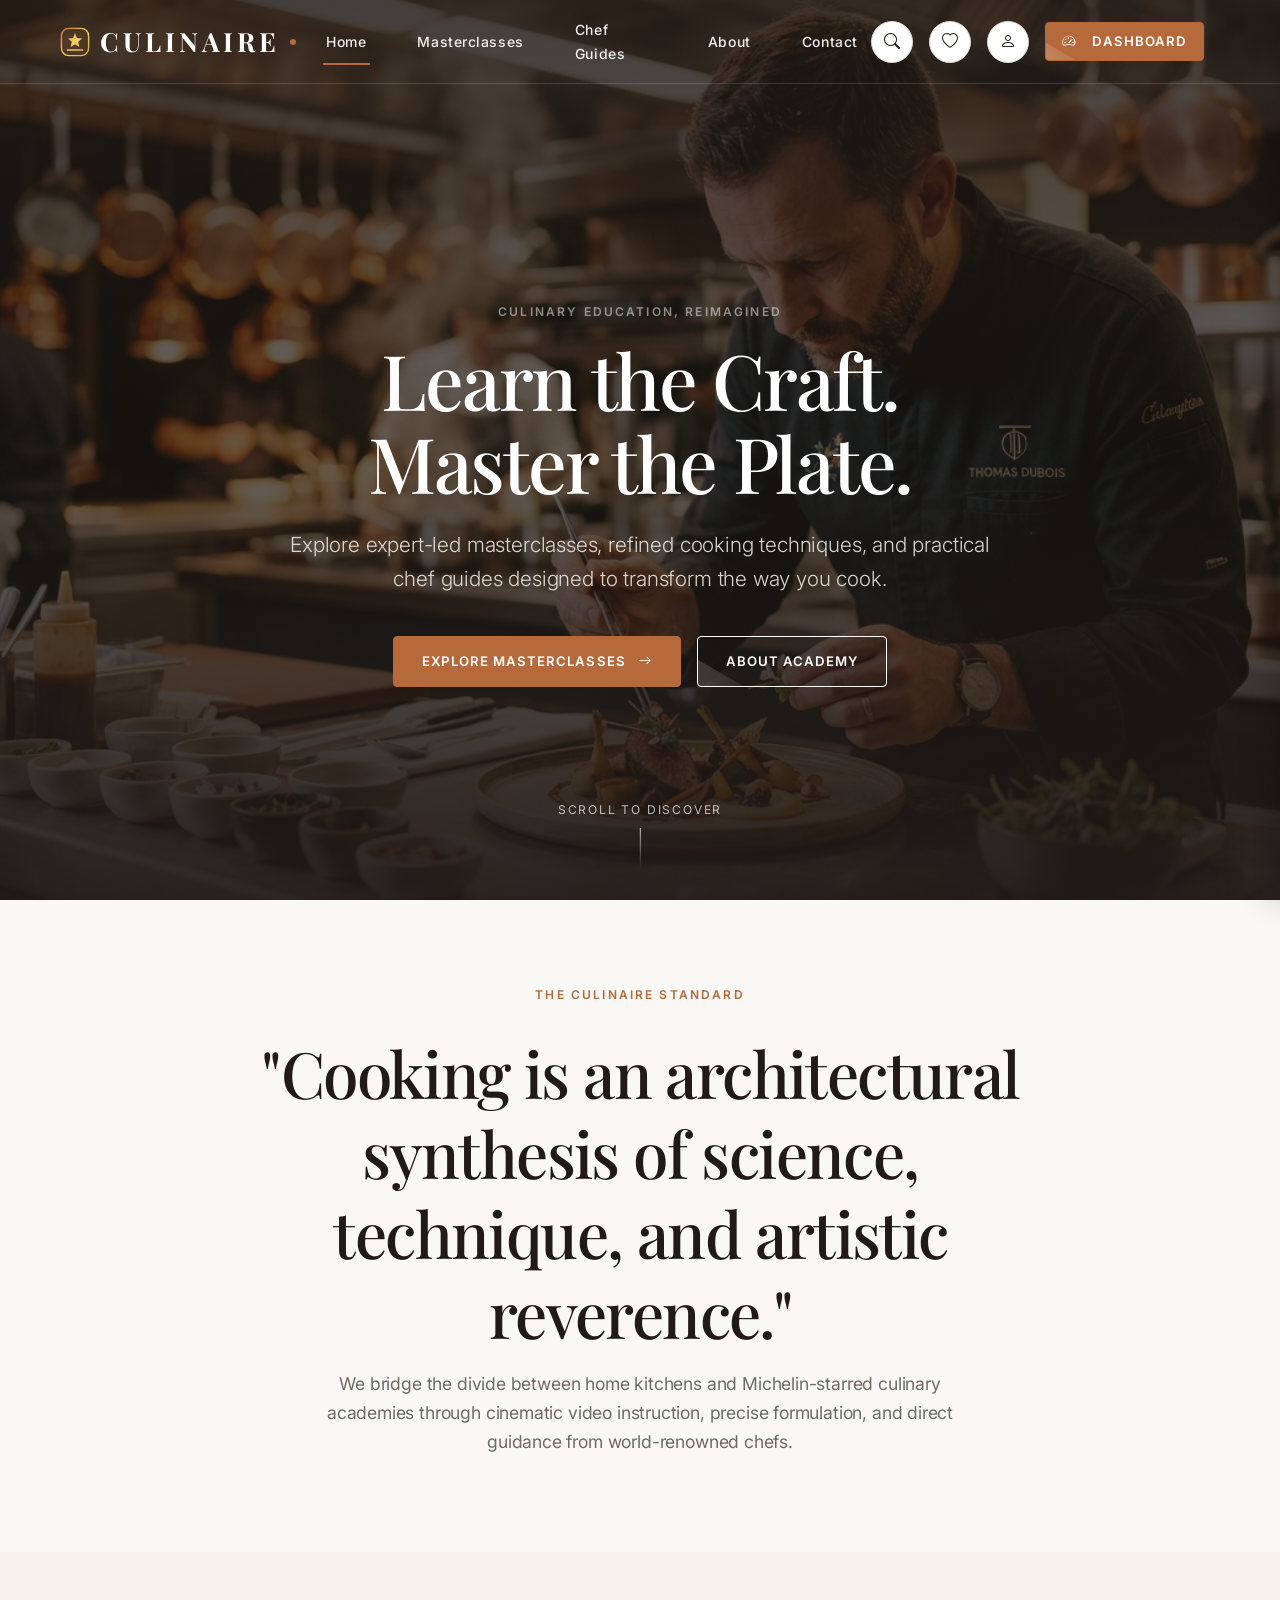
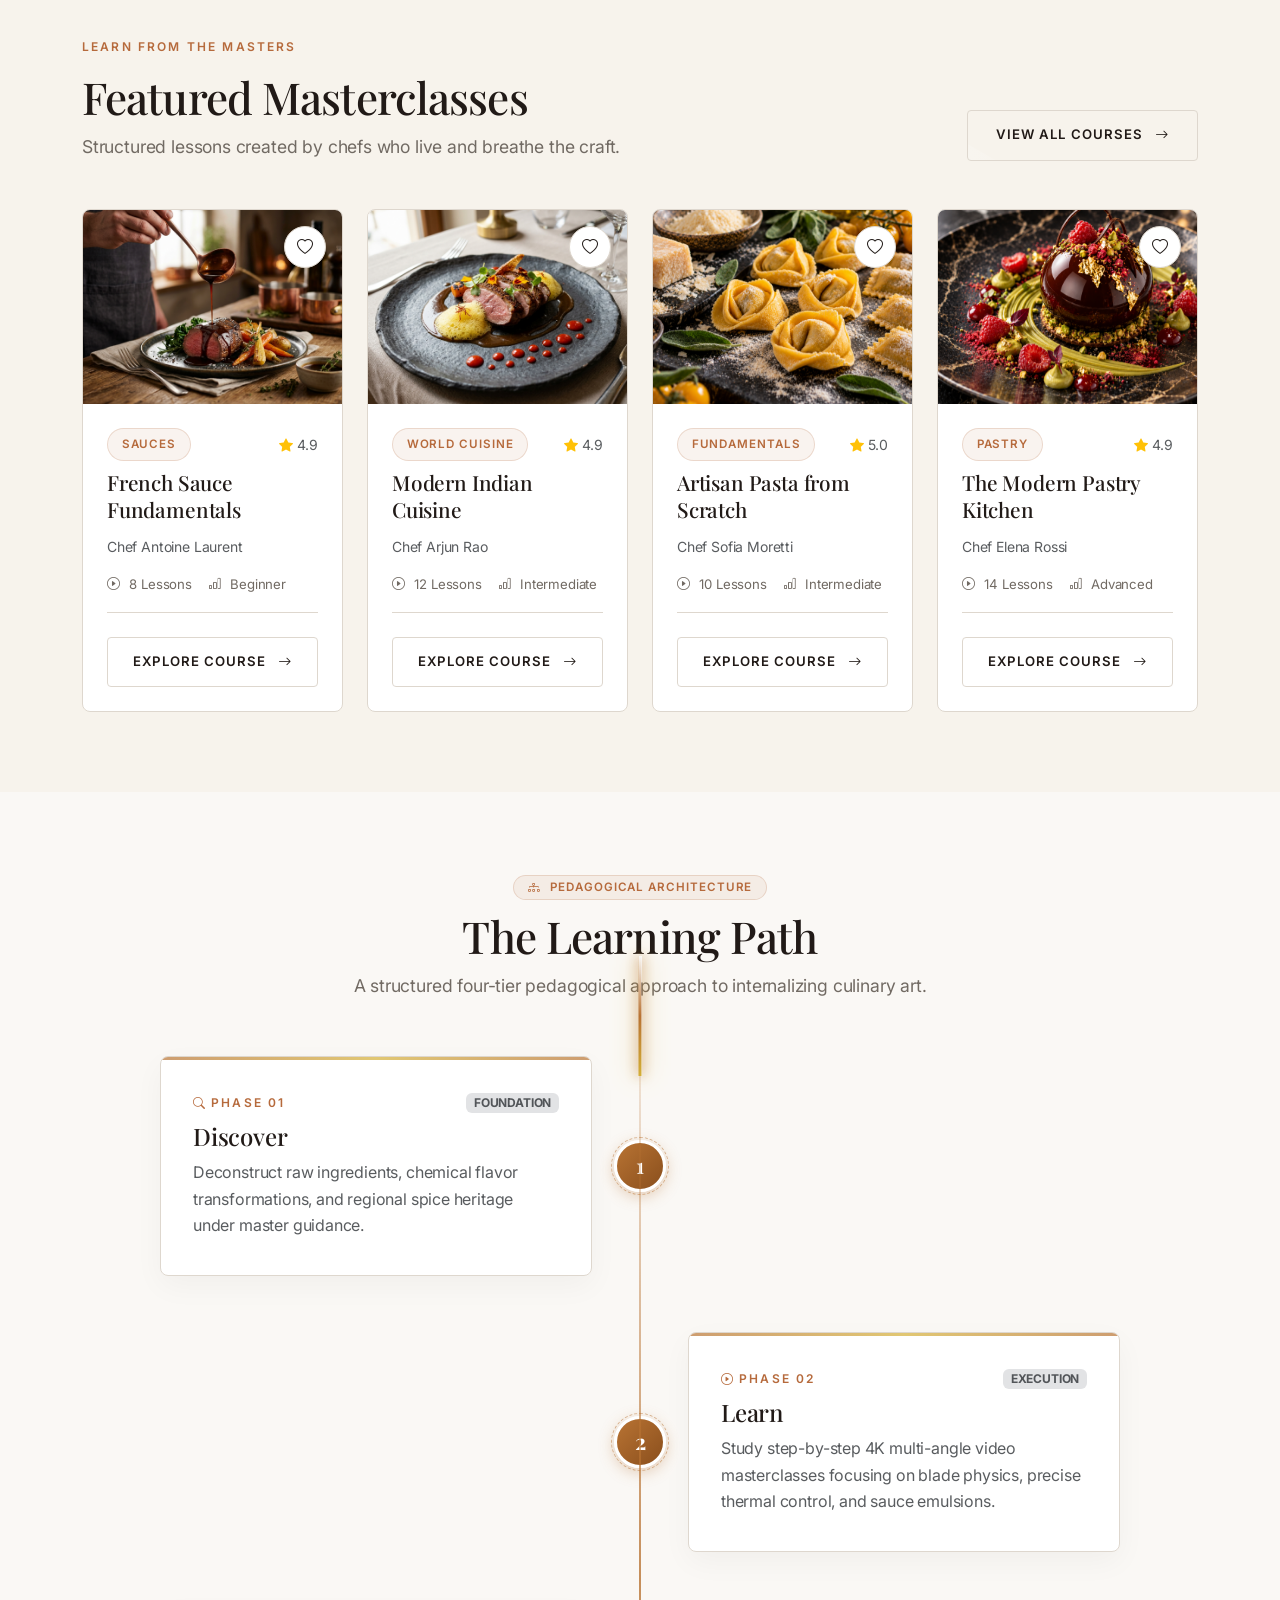
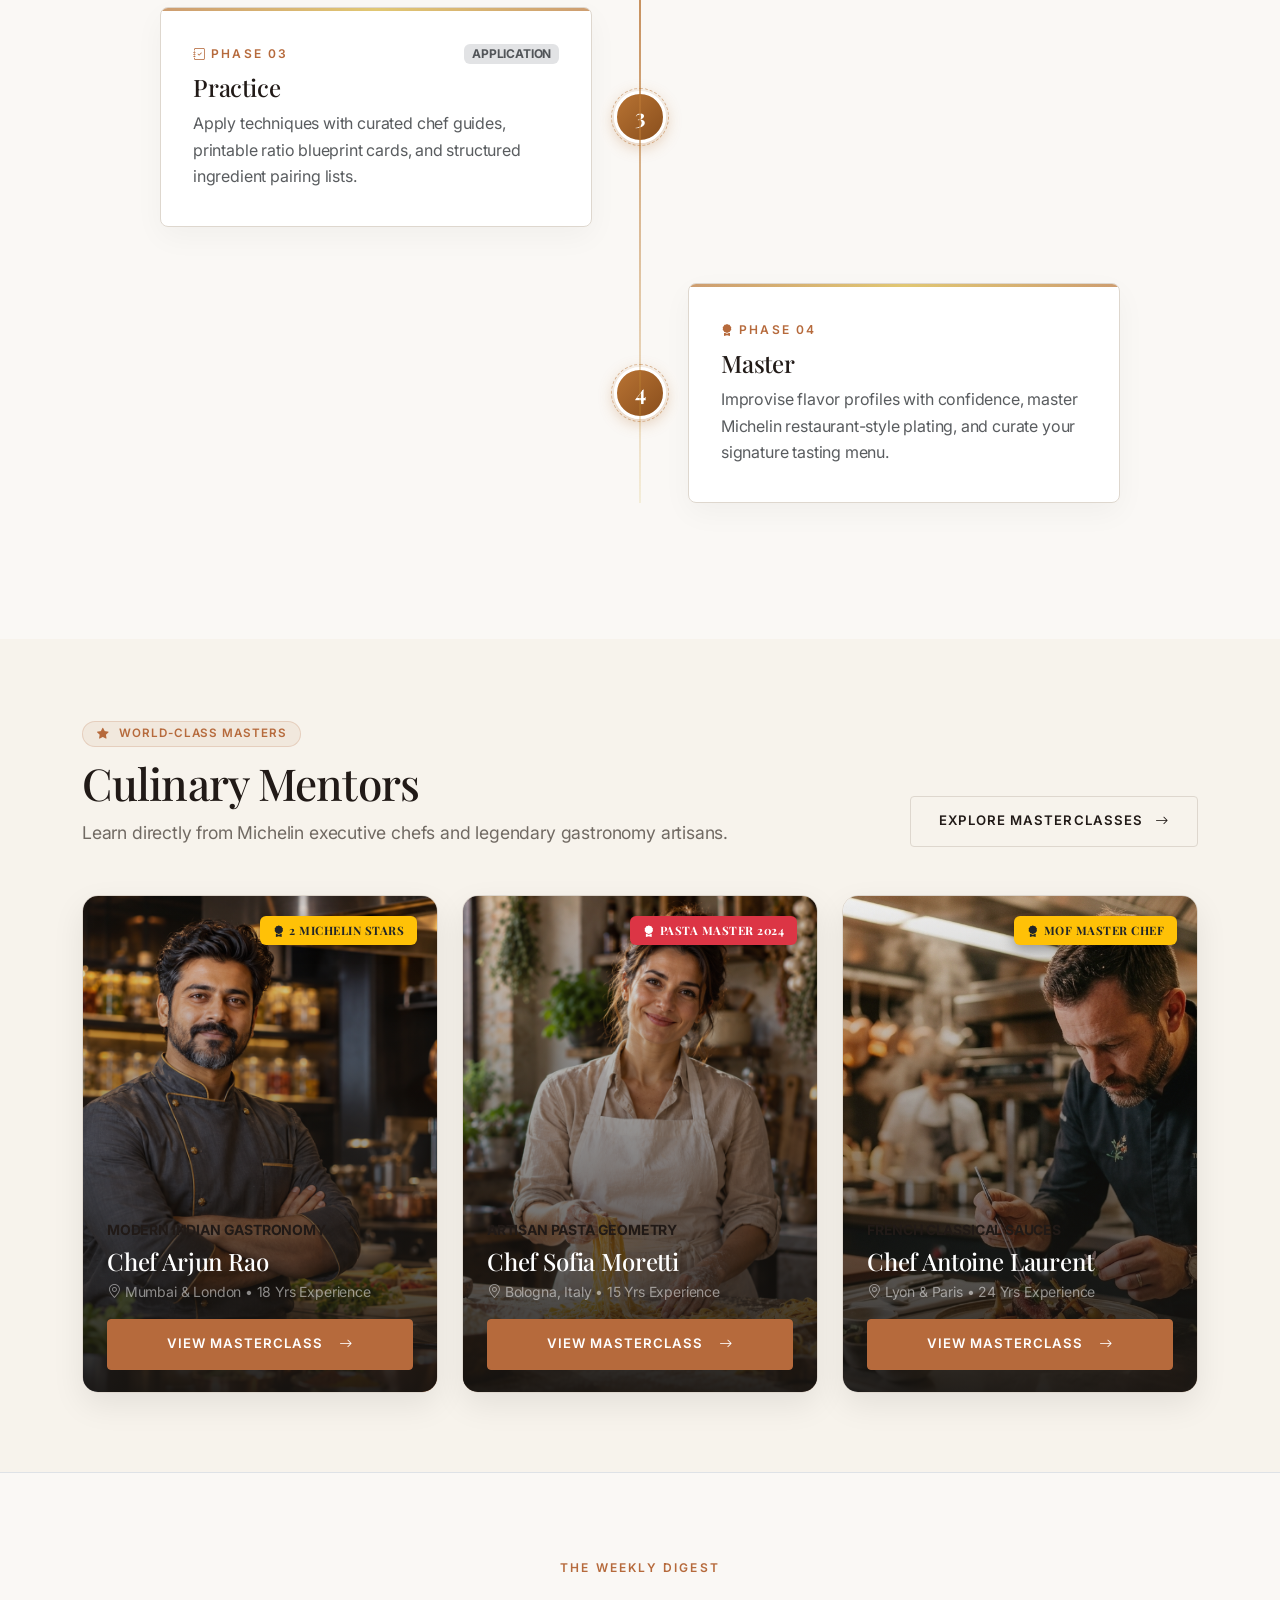
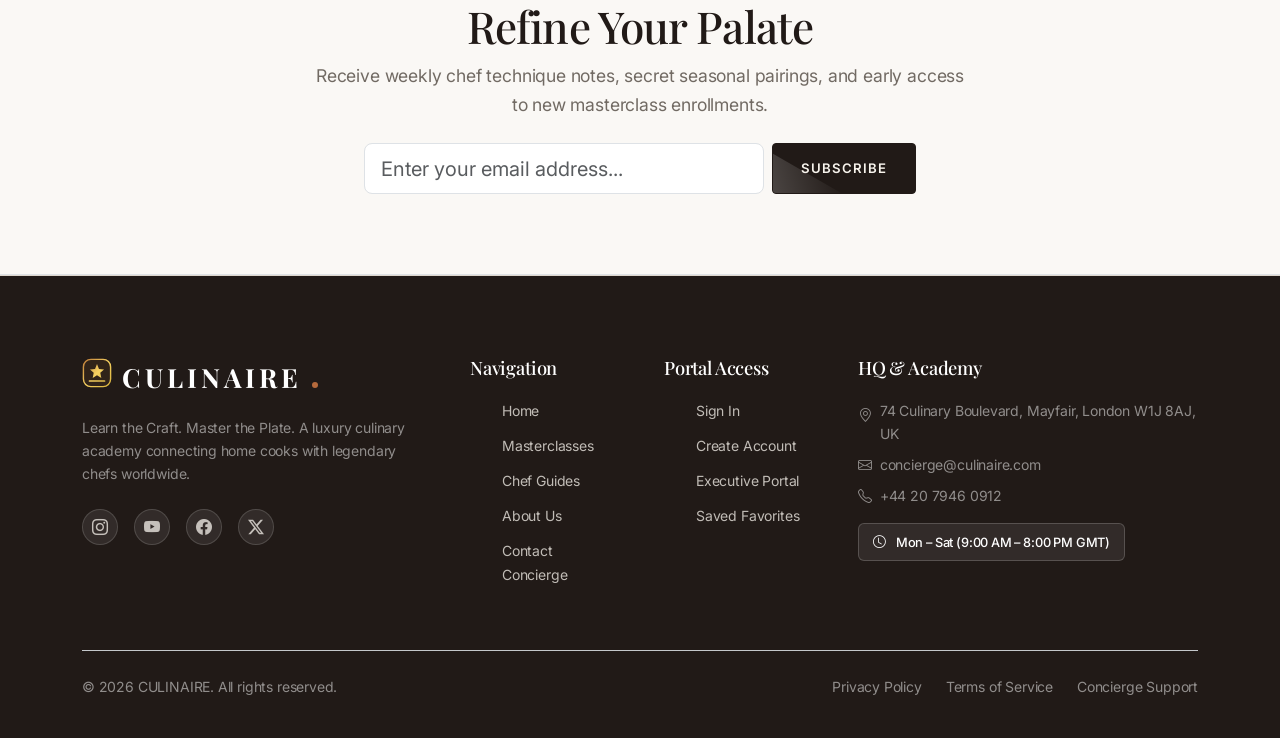
==== index.html @ e17dac1c "first commit" ====
<!DOCTYPE html>
<html lang="en" data-theme="light">
<head>
  <meta charset="UTF-8">
  <meta name="viewport" content="width=device-width, initial-scale=1.0">
  <title>CULINAIRE — Culinary Masterclasses & Chef Guides</title>
  <meta name="description" content="Learn the Craft. Master the Plate. Premium culinary masterclasses, chef-led guides, and signature recipes for culinary enthusiasts.">
  <!-- Favicon -->
  <link rel="icon" type="image/svg+xml" href="assets/images/favicon.svg">

  <!-- Bootstrap 5 CSS -->
  <link href="https://cdn.jsdelivr.net/npm/bootstrap@5.3.2/dist/css/bootstrap.min.css" rel="stylesheet">
  <!-- Bootstrap Icons -->
  <link href="https://cdn.jsdelivr.net/npm/bootstrap-icons@1.11.1/font/bootstrap-icons.css" rel="stylesheet">
  <!-- Custom Design System CSS -->
  <link rel="stylesheet" href="assets/css/style.css">
</head>
<body>

  <!-- GLOBAL NAVBAR -->
  <nav class="culinaire-navbar navbar-transparent px-3 px-lg-5">
    <div class="container-fluid d-flex align-items-center justify-content-between">
      <!-- Left: Brand Logo -->
      <a href="index.html" class="brand-logo me-xl-3">
        <span class="brand-logo-icon">
          <svg width="30" height="30" viewBox="0 0 32 32" fill="none" xmlns="http://www.w3.org/2000/svg">
            <rect x="1.5" y="1.5" width="29" height="29" rx="8" stroke="url(#brandLogoGoldGradNav)" stroke-width="1.5" fill="rgba(184, 115, 51, 0.1)"/>
            <path d="M16 6.5L18.1 11.6L23.5 12.2L19.5 15.8L20.6 21.2L16 18.5L11.4 21.2L12.5 15.8L8.5 12.2L13.9 11.6L16 6.5Z" fill="url(#brandLogoGoldGradNav)"/>
            <path d="M8 24.5H24" stroke="url(#brandLogoGoldGradNav)" stroke-width="1.8" stroke-linecap="round"/>
            <defs>
              <linearGradient id="brandLogoGoldGradNav" x1="0" y1="0" x2="32" y2="32" gradientUnits="userSpaceOnUse">
                <stop stop-color="#B87333"/>
                <stop offset="0.5" stop-color="#F5D061"/>
                <stop offset="1" stop-color="#D4AF37"/>
              </linearGradient>
            </defs>
          </svg>
        </span>
        <span class="brand-logo-text">CULINAIRE</span>
        <span class="brand-accent-dot"></span>
      </a>

      <!-- Center: Desktop Links (5 Clean Pages) -->
      <div class="d-none d-xl-flex align-items-center gap-2 gap-xl-4">
        <a href="index.html" class="nav-link-custom active">Home</a>
        <a href="masterclasses.html" class="nav-link-custom">Masterclasses</a>
        <a href="recipes.html" class="nav-link-custom">Chef Guides</a>
        <a href="about.html" class="nav-link-custom">About</a>
        <a href="contact.html" class="nav-link-custom">Contact</a>
      </div>

      <!-- Right: Action Buttons (Desktop icons/CTA on XL+; Hamburger on 1024px & mobile) -->
      <div class="d-flex align-items-center gap-2 gap-sm-3">
        <button class="btn-icon search-trigger-btn d-none d-xl-inline-flex" aria-label="Search">
          <i class="bi bi-search"></i>
        </button>
        <button class="btn-icon favorites-trigger-btn d-none d-xl-inline-flex" aria-label="Favorites">
          <i class="bi bi-heart"></i>
        </button>
        <button class="btn-icon auth-trigger-btn d-none d-xl-inline-flex" aria-label="Sign In / Account">
          <i class="bi bi-person"></i>
        </button>
        <a href="dashboard.html" class="btn-culinaire btn-culinaire-accent py-2 px-3 text-uppercase d-none d-xl-inline-flex">
          <i class="bi bi-speedometer2 me-1"></i> DASHBOARD
        </a>
        <div class="auth-nav-slot d-none d-xl-inline-block">
          <!-- Dynamic Auth via main.js -->
        </div>
        <button class="hamburger-btn d-xl-none" aria-label="Toggle Navigation">
          <span class="hamburger-line"></span>
          <span class="hamburger-line"></span>
          <span class="hamburger-line"></span>
        </button>
      </div>
    </div>
  </nav>

  <!-- MOBILE SLIDER DRAWER -->
  <div class="mobile-nav-backdrop"></div>
  <div class="mobile-nav-panel">
    <div class="mobile-nav-header">
      <span class="brand-logo fs-4">CULINAIRE <span class="brand-accent-dot"></span></span>
      <button class="btn-close mobile-nav-close" aria-label="Close"></button>
    </div>

    <!-- Quick Actions Bar inside Hamburger Drawer (Search, Favorites, Account) -->
    <div class="mobile-nav-quick-actions">
      <button class="mobile-nav-action-btn search-trigger-btn" aria-label="Search">
        <i class="bi bi-search"></i>
        <span>Search</span>
      </button>
      <button class="mobile-nav-action-btn favorites-trigger-btn" aria-label="Favorites">
        <i class="bi bi-heart"></i>
        <span>Favorites</span>
      </button>
      <button class="mobile-nav-action-btn auth-trigger-btn" aria-label="Sign In / Account">
        <i class="bi bi-person"></i>
        <span>Account</span>
      </button>
    </div>

    <!-- Main Navigation Links -->
    <ul class="mobile-nav-links">
      <li><a href="index.html" class="mobile-nav-link fw-bold">Home <i class="bi bi-arrow-right"></i></a></li>
      <li><a href="masterclasses.html" class="mobile-nav-link">Masterclasses <i class="bi bi-arrow-right"></i></a></li>
      <li><a href="recipes.html" class="mobile-nav-link">Chef Guides <i class="bi bi-arrow-right"></i></a></li>
      <li><a href="about.html" class="mobile-nav-link">About <i class="bi bi-arrow-right"></i></a></li>
      <li><a href="contact.html" class="mobile-nav-link">Contact <i class="bi bi-arrow-right"></i></a></li>
    </ul>

    <!-- Bottom CTA inside Drawer -->
    <div class="mt-auto pt-4 border-top">
      <a href="dashboard.html" class="btn-culinaire btn-culinaire-accent w-100 py-3 text-uppercase text-center d-flex align-items-center justify-content-center gap-2 font-heading tracking-wider">
        <i class="bi bi-speedometer2"></i> DASHBOARD PORTAL
      </a>
    </div>
  </div>



  <!-- SECTION 1 — CINEMATIC HERO -->
  <section class="hero-editorial">
    <img src="assets/images/hero_chef.jpg" alt="Executive Chef in Modern Kitchen" class="hero-bg-media">
    <div class="hero-gradient-overlay"></div>
    <div class="container hero-content-wrapper">
      <span class="text-overline text-white-50 tracking-widest mb-3">CULINARY EDUCATION, REIMAGINED</span>
      <h1 class="hero-title">Learn the Craft.<br>Master the Plate.</h1>
      <p class="hero-lead-text">
        Explore expert-led masterclasses, refined cooking techniques, and practical chef guides designed to transform the way you cook.
      </p>
      <div class="hero-cta-group gap-3">
        <a href="masterclasses.html" class="btn-culinaire btn-culinaire-accent">
          EXPLORE MASTERCLASSES <i class="bi bi-arrow-right btn-arrow"></i>
        </a>
        <a href="about.html" class="btn-culinaire btn-culinaire-outline text-white border-white">
          ABOUT ACADEMY
        </a>
      </div>
    </div>
    <div class="scroll-indicator">
      <span>SCROLL TO DISCOVER</span>
      <div class="scroll-line"></div>
    </div>
  </section>

  <!-- SECTION 2 — BRAND STATEMENT / PHILOSOPHY -->
  <section class="section-padding bg-surface text-center">
    <div class="container">
      <div class="row justify-content-center">
        <div class="col-lg-9">
          <span class="text-overline">The CULINAIRE Standard</span>
          <h2 class="heading-editorial my-3">"Cooking is an architectural synthesis of science, technique, and artistic reverence."</h2>
          <p class="subtitle-editorial mx-auto">
            We bridge the divide between home kitchens and Michelin-starred culinary academies through cinematic video instruction, precise formulation, and direct guidance from world-renowned chefs.
          </p>
        </div>
      </div>
    </div>
  </section>

  <!-- SECTION 3 — FEATURED MASTERCLASSES -->
  <section class="section-padding">
    <div class="container">
      <div class="d-flex flex-column flex-md-row justify-content-between align-items-md-end mb-5">
        <div>
          <span class="text-overline">Learn From the Masters</span>
          <h2 class="heading-section">Featured Masterclasses</h2>
          <p class="subtitle-editorial mb-0">Structured lessons created by chefs who live and breathe the craft.</p>
        </div>
        <a href="masterclasses.html" class="btn-culinaire btn-culinaire-outline mt-3 mt-md-0">
          VIEW ALL COURSES <i class="bi bi-arrow-right"></i>
        </a>
      </div>

      <div class="row g-4">
        <!-- Card 1: French Sauce Fundamentals -->
        <div class="col-md-6 col-lg-3">
          <div class="card-culinaire card-hover-tilt">
            <div class="card-img-wrapper">
              <img src="assets/images/masterclass_sauces.jpg" alt="French Sauce Fundamentals" loading="lazy">
              <button class="btn-icon fav-toggle-btn position-absolute top-0 end-0 m-3" data-type="masterclass" data-id="mc-french-sauces">
                <i class="bi bi-heart"></i>
              </button>
            </div>
            <div class="card-body-custom">
              <div class="d-flex justify-content-between align-items-center mb-2">
                <span class="badge-editorial">Sauces</span>
                <span class="text-muted small"><i class="bi bi-star-fill text-warning me-1"></i>4.9</span>
              </div>
              <h3 class="card-title-custom"><a href="masterclass-detail.html?id=mc-french-sauces">French Sauce Fundamentals</a></h3>
              <p class="text-muted small mb-3">Chef Antoine Laurent</p>
              <div class="card-meta-list">
                <span class="card-meta-item"><i class="bi bi-play-circle me-1"></i>8 Lessons</span>
                <span class="card-meta-item"><i class="bi bi-bar-chart me-1"></i>Beginner</span>
              </div>
              <div class="card-footer-custom">
                <a href="masterclass-detail.html?id=mc-french-sauces" class="btn-culinaire btn-culinaire-outline btn-sm w-100">
                  EXPLORE COURSE <i class="bi bi-arrow-right"></i>
                </a>
              </div>
            </div>
          </div>
        </div>

        <!-- Card 2: Modern Indian Cuisine -->
        <div class="col-md-6 col-lg-3">
          <div class="card-culinaire card-hover-tilt">
            <div class="card-img-wrapper">
              <img src="assets/images/masterclass_indian.jpg" alt="Modern Indian Cuisine" loading="lazy">
              <button class="btn-icon fav-toggle-btn position-absolute top-0 end-0 m-3" data-type="masterclass" data-id="mc-modern-indian">
                <i class="bi bi-heart"></i>
              </button>
            </div>
            <div class="card-body-custom">
              <div class="d-flex justify-content-between align-items-center mb-2">
                <span class="badge-editorial">World Cuisine</span>
                <span class="text-muted small"><i class="bi bi-star-fill text-warning me-1"></i>4.9</span>
              </div>
              <h3 class="card-title-custom"><a href="masterclass-detail.html?id=mc-modern-indian">Modern Indian Cuisine</a></h3>
              <p class="text-muted small mb-3">Chef Arjun Rao</p>
              <div class="card-meta-list">
                <span class="card-meta-item"><i class="bi bi-play-circle me-1"></i>12 Lessons</span>
                <span class="card-meta-item"><i class="bi bi-bar-chart me-1"></i>Intermediate</span>
              </div>
              <div class="card-footer-custom">
                <a href="masterclass-detail.html?id=mc-modern-indian" class="btn-culinaire btn-culinaire-outline btn-sm w-100">
                  EXPLORE COURSE <i class="bi bi-arrow-right"></i>
                </a>
              </div>
            </div>
          </div>
        </div>

        <!-- Card 3: Artisan Pasta -->
        <div class="col-md-6 col-lg-3">
          <div class="card-culinaire card-hover-tilt">
            <div class="card-img-wrapper">
              <img src="assets/images/masterclass_pasta.jpg" alt="Artisan Pasta" loading="lazy">
              <button class="btn-icon fav-toggle-btn position-absolute top-0 end-0 m-3" data-type="masterclass" data-id="mc-artisan-pasta">
                <i class="bi bi-heart"></i>
              </button>
            </div>
            <div class="card-body-custom">
              <div class="d-flex justify-content-between align-items-center mb-2">
                <span class="badge-editorial">Fundamentals</span>
                <span class="text-muted small"><i class="bi bi-star-fill text-warning me-1"></i>5.0</span>
              </div>
              <h3 class="card-title-custom"><a href="masterclass-detail.html?id=mc-artisan-pasta">Artisan Pasta from Scratch</a></h3>
              <p class="text-muted small mb-3">Chef Sofia Moretti</p>
              <div class="card-meta-list">
                <span class="card-meta-item"><i class="bi bi-play-circle me-1"></i>10 Lessons</span>
                <span class="card-meta-item"><i class="bi bi-bar-chart me-1"></i>Intermediate</span>
              </div>
              <div class="card-footer-custom">
                <a href="masterclass-detail.html?id=mc-artisan-pasta" class="btn-culinaire btn-culinaire-outline btn-sm w-100">
                  EXPLORE COURSE <i class="bi bi-arrow-right"></i>
                </a>
              </div>
            </div>
          </div>
        </div>

        <!-- Card 4: Modern Pastry Kitchen -->
        <div class="col-md-6 col-lg-3">
          <div class="card-culinaire card-hover-tilt">
            <div class="card-img-wrapper">
              <img src="assets/images/masterclass_pastry.jpg" alt="Modern Pastry Kitchen" loading="lazy">
              <button class="btn-icon fav-toggle-btn position-absolute top-0 end-0 m-3" data-type="masterclass" data-id="mc-modern-pastry">
                <i class="bi bi-heart"></i>
              </button>
            </div>
            <div class="card-body-custom">
              <div class="d-flex justify-content-between align-items-center mb-2">
                <span class="badge-editorial">Pastry</span>
                <span class="text-muted small"><i class="bi bi-star-fill text-warning me-1"></i>4.9</span>
              </div>
              <h3 class="card-title-custom"><a href="masterclass-detail.html?id=mc-modern-pastry">The Modern Pastry Kitchen</a></h3>
              <p class="text-muted small mb-3">Chef Elena Rossi</p>
              <div class="card-meta-list">
                <span class="card-meta-item"><i class="bi bi-play-circle me-1"></i>14 Lessons</span>
                <span class="card-meta-item"><i class="bi bi-bar-chart me-1"></i>Advanced</span>
              </div>
              <div class="card-footer-custom">
                <a href="masterclass-detail.html?id=mc-modern-pastry" class="btn-culinaire btn-culinaire-outline btn-sm w-100">
                  EXPLORE COURSE <i class="bi bi-arrow-right"></i>
                </a>
              </div>
            </div>
          </div>
        </div>
      </div>
    </div>
  </section>

  <!-- SECTION 4 — METHODOLOGY TIMELINE -->
  <section class="section-padding bg-surface position-relative overflow-hidden">
    <div class="container position-relative z-1">
      <div class="text-center max-w-700 mx-auto mb-5">
        <span class="badge badge-editorial mb-2"><i class="bi bi-diagram-3 me-1"></i>PEDAGOGICAL ARCHITECTURE</span>
        <h2 class="heading-section">The Learning Path</h2>
        <p class="subtitle-editorial mx-auto">A structured four-tier pedagogical approach to internalizing culinary art.</p>
      </div>

      <div class="timeline-editorial">
        <!-- Phase 1 -->
        <div class="timeline-item">
          <div class="timeline-number">
            <span>1</span>
            <span class="timeline-number-ring"></span>
          </div>
          <div class="timeline-content">
            <div class="d-flex align-items-center justify-content-between mb-2">
              <span class="text-overline text-accent mb-0"><i class="bi bi-search me-1"></i>Phase 01</span>
              <span class="badge bg-secondary-subtle text-muted small">FOUNDATION</span>
            </div>
            <h4 class="font-heading fs-4 text-main mb-2">Discover</h4>
            <p class="text-muted mb-0">Deconstruct raw ingredients, chemical flavor transformations, and regional spice heritage under master guidance.</p>
          </div>
        </div>

        <!-- Phase 2 -->
        <div class="timeline-item">
          <div class="timeline-number">
            <span>2</span>
            <span class="timeline-number-ring"></span>
          </div>
          <div class="timeline-content">
            <div class="d-flex align-items-center justify-content-between mb-2">
              <span class="text-overline text-accent mb-0"><i class="bi bi-play-circle me-1"></i>Phase 02</span>
              <span class="badge bg-secondary-subtle text-muted small">EXECUTION</span>
            </div>
            <h4 class="font-heading fs-4 text-main mb-2">Learn</h4>
            <p class="text-muted mb-0">Study step-by-step 4K multi-angle video masterclasses focusing on blade physics, precise thermal control, and sauce emulsions.</p>
          </div>
        </div>

        <!-- Phase 3 -->
        <div class="timeline-item">
          <div class="timeline-number">
            <span>3</span>
            <span class="timeline-number-ring"></span>
          </div>
          <div class="timeline-content">
            <div class="d-flex align-items-center justify-content-between mb-2">
              <span class="text-overline text-accent mb-0"><i class="bi bi-journal-check me-1"></i>Phase 03</span>
              <span class="badge bg-secondary-subtle text-muted small">APPLICATION</span>
            </div>
            <h4 class="font-heading fs-4 text-main mb-2">Practice</h4>
            <p class="text-muted mb-0">Apply techniques with curated chef guides, printable ratio blueprint cards, and structured ingredient pairing lists.</p>
          </div>
        </div>

        <!-- Phase 4 -->
        <div class="timeline-item">
          <div class="timeline-number">
            <span>4</span>
            <span class="timeline-number-ring"></span>
          </div>
          <div class="timeline-content">
            <div class="d-flex align-items-center justify-content-between mb-2">
              <span class="text-overline text-accent mb-0"><i class="bi bi-award-fill me-1"></i>Phase 04</span>
              <span class="badge bg-accent text-white small">MASTERY</span>
            </div>
            <h4 class="font-heading fs-4 text-main mb-2">Master</h4>
            <p class="text-muted mb-0">Improvise flavor profiles with confidence, master Michelin restaurant-style plating, and curate your signature tasting menu.</p>
          </div>
        </div>
      </div>
    </div>
  </section>

  <!-- SECTION 5 — CHEFS SPOTLIGHT -->
  <section class="section-padding">
    <div class="container">
      <div class="d-flex flex-column flex-md-row justify-content-between align-items-md-end mb-5">
        <div>
          <span class="badge badge-editorial mb-2"><i class="bi bi-star-fill me-1"></i>WORLD-CLASS MASTERS</span>
          <h2 class="heading-section">Culinary Mentors</h2>
          <p class="subtitle-editorial mb-0">Learn directly from Michelin executive chefs and legendary gastronomy artisans.</p>
        </div>
        <a href="masterclasses.html" class="btn-culinaire btn-culinaire-outline mt-3 mt-md-0">
          EXPLORE MASTERCLASSES <i class="bi bi-arrow-right"></i>
        </a>
      </div>

      <div class="row g-4 justify-content-center">
        <!-- Chef 1 -->
        <div class="col-md-6 col-lg-4">
          <div class="chef-card-luxury">
            <div class="chef-avatar-wrapper">
              <img src="assets/images/chef_arjun.jpg" alt="Chef Arjun Rao">
              <div class="chef-badge-overlay">
                <span class="badge bg-warning text-dark font-heading fw-bold"><i class="bi bi-award-fill me-1"></i>2 MICHELIN STARS</span>
              </div>
              <div class="chef-info-overlay">
                <span class="text-accent text-uppercase tracking-wider small fw-bold mb-1 d-block">Modern Indian Gastronomy</span>
                <h3 class="font-heading text-white fs-4 mb-1">Chef Arjun Rao</h3>
                <p class="text-white-50 small mb-3"><i class="bi bi-geo-alt me-1 text-accent"></i>Mumbai & London &bull; 18 Yrs Experience</p>
                <a href="masterclass-detail.html?id=mc-modern-indian" class="btn-culinaire btn-culinaire-accent btn-sm w-100 py-2.5 text-uppercase">
                  VIEW MASTERCLASS <i class="bi bi-arrow-right ms-1"></i>
                </a>
              </div>
            </div>
          </div>
        </div>

        <!-- Chef 2 -->
        <div class="col-md-6 col-lg-4">
          <div class="chef-card-luxury">
            <div class="chef-avatar-wrapper">
              <img src="assets/images/chef_sofia.jpg" alt="Chef Sofia Moretti">
              <div class="chef-badge-overlay">
                <span class="badge bg-danger text-white font-heading fw-bold"><i class="bi bi-award-fill me-1"></i>PASTA MASTER 2024</span>
              </div>
              <div class="chef-info-overlay">
                <span class="text-accent text-uppercase tracking-wider small fw-bold mb-1 d-block">Artisan Pasta Geometry</span>
                <h3 class="font-heading text-white fs-4 mb-1">Chef Sofia Moretti</h3>
                <p class="text-white-50 small mb-3"><i class="bi bi-geo-alt me-1 text-accent"></i>Bologna, Italy &bull; 15 Yrs Experience</p>
                <a href="masterclass-detail.html?id=mc-artisan-pasta" class="btn-culinaire btn-culinaire-accent btn-sm w-100 py-2.5 text-uppercase">
                  VIEW MASTERCLASS <i class="bi bi-arrow-right ms-1"></i>
                </a>
              </div>
            </div>
          </div>
        </div>

        <!-- Chef 3 -->
        <div class="col-md-6 col-lg-4">
          <div class="chef-card-luxury">
            <div class="chef-avatar-wrapper">
              <img src="assets/images/hero_chef.jpg" alt="Chef Antoine Laurent">
              <div class="chef-badge-overlay">
                <span class="badge bg-warning text-dark font-heading fw-bold"><i class="bi bi-award-fill me-1"></i>MOF MASTER CHEF</span>
              </div>
              <div class="chef-info-overlay">
                <span class="text-accent text-uppercase tracking-wider small fw-bold mb-1 d-block">French Classical Sauces</span>
                <h3 class="font-heading text-white fs-4 mb-1">Chef Antoine Laurent</h3>
                <p class="text-white-50 small mb-3"><i class="bi bi-geo-alt me-1 text-accent"></i>Lyon & Paris &bull; 24 Yrs Experience</p>
                <a href="masterclass-detail.html?id=mc-french-sauces" class="btn-culinaire btn-culinaire-accent btn-sm w-100 py-2.5 text-uppercase">
                  VIEW MASTERCLASS <i class="bi bi-arrow-right ms-1"></i>
                </a>
              </div>
            </div>
          </div>
        </div>
      </div>
    </div>
  </section>

  <!-- SECTION 6 — NEWSLETTER CALLOUT -->
  <section class="section-padding bg-surface border-top border-bottom">
    <div class="container text-center max-w-700 mx-auto">
      <span class="text-overline">The Weekly Digest</span>
      <h2 class="heading-section my-2">Refine Your Palate</h2>
      <p class="subtitle-editorial mx-auto mb-4">
        Receive weekly chef technique notes, secret seasonal pairings, and early access to new masterclass enrollments.
      </p>
      <form class="d-flex flex-column flex-sm-row gap-2 justify-content-center" onsubmit="event.preventDefault(); showToast('Subscribed to CULINAIRE Digest!', 'success'); this.reset();">
        <input type="email" class="form-control form-control-lg bg-card-bg border-border text-main" placeholder="Enter your email address..." required style="max-width: 400px;">
        <button type="submit" class="btn-culinaire btn-culinaire-primary">SUBSCRIBE</button>
      </form>
    </div>
  </section>

  <!-- GLOBAL FOOTER -->
  <footer class="footer-editorial">
    <div class="container">
      <div class="row g-4 g-lg-5 mb-5 align-items-start">
        <!-- Col 1: Brand & Bio -->
        <div class="col-lg-4">
          <a href="index.html" class="brand-logo text-white mb-3 d-inline-block">
            CULINAIRE <span class="brand-accent-dot"></span>
          </a>
          <p class="text-white-50 small pe-lg-3 mb-4">
            Learn the Craft. Master the Plate. A luxury culinary academy connecting home cooks with legendary chefs worldwide.
          </p>
          <div class="d-flex gap-3 text-white-50">
            <a href="#" class="footer-social-link"><i class="bi bi-instagram"></i></a>
            <a href="#" class="footer-social-link"><i class="bi bi-youtube"></i></a>
            <a href="#" class="footer-social-link"><i class="bi bi-facebook"></i></a>
            <a href="#" class="footer-social-link"><i class="bi bi-twitter-x"></i></a>
          </div>
        </div>

        <!-- Col 2: Navigation -->
        <div class="col-6 col-lg-2">
          <h5 class="footer-title">Navigation</h5>
          <ul class="footer-links-list">
            <li><a href="index.html">Home</a></li>
            <li><a href="masterclasses.html">Masterclasses</a></li>
            <li><a href="recipes.html">Chef Guides</a></li>
            <li><a href="about.html">About Us</a></li>
            <li><a href="contact.html">Contact Concierge</a></li>
          </ul>
        </div>

        <!-- Col 3: Portal Access -->
        <div class="col-6 col-lg-2">
          <h5 class="footer-title">Portal Access</h5>
          <ul class="footer-links-list">
            <li><a href="#" class="auth-trigger-btn">Sign In</a></li>
            <li><a href="#" class="auth-trigger-btn">Create Account</a></li>
            <li><a href="#" class="open-dashboard-btn">Executive Portal</a></li>
            <li><a href="#" class="open-favorites-modal">Saved Favorites</a></li>
          </ul>
        </div>

        <!-- Col 4: HQ & Academy -->
        <div class="col-lg-4">
          <h5 class="footer-title">HQ & Academy</h5>
          <ul class="footer-contact-list list-unstyled small text-white-50 mb-0">
            <li class="mb-2 d-flex align-items-start">
              <i class="bi bi-geo-alt text-accent me-2 mt-1"></i>
              <span>74 Culinary Boulevard, Mayfair, London W1J 8AJ, UK</span>
            </li>
            <li class="mb-2 d-flex align-items-center">
              <i class="bi bi-envelope text-accent me-2"></i>
              <a href="mailto:concierge@culinaire.com" class="text-white-50 text-decoration-none">concierge@culinaire.com</a>
            </li>
            <li class="mb-3 d-flex align-items-center">
              <i class="bi bi-telephone text-accent me-2"></i>
              <span>+44 20 7946 0912</span>
            </li>
          </ul>
          <span class="footer-hours-badge">
            <i class="bi bi-clock me-1 text-accent"></i> Mon – Sat (9:00 AM – 8:00 PM GMT)
          </span>
        </div>
      </div>

      <!-- Bottom Bar -->
      <div class="pt-4 border-top border-secondary-subtle d-flex flex-column flex-sm-row justify-content-between align-items-center gap-3">
        <p class="small text-white-50 mb-0">© 2026 CULINAIRE. All rights reserved.</p>
        <div class="d-flex gap-4 small text-white-50">
          <a href="about.html" class="text-white-50 text-decoration-none">Privacy Policy</a>
          <a href="about.html" class="text-white-50 text-decoration-none">Terms of Service</a>
          <a href="contact.html" class="text-white-50 text-decoration-none">Concierge Support</a>
        </div>
      </div>
    </div>
  </footer>

  <!-- Bootstrap 5 JS Bundle -->
  <script src="https://cdn.jsdelivr.net/npm/bootstrap@5.3.2/dist/js/bootstrap.bundle.min.js"></script>
  <!-- Application JS -->
  <script src="assets/js/main.js"></script>
</body>
</html>
---- assets/css/style.css ----
/* 
  CULINAIRE — Premium Culinary Masterclass & Chef Guides
  Design System & Custom CSS Framework
*/

@import url('https://fonts.googleapis.com/css2?family=Inter:wght@300;400;500;600;700&family=Playfair+Display:ital,wght@0,400;0,500;0,600;0,700;1,400;1,600&display=swap');

/* ==========================================================================
   1. DESIGN TOKENS & VARIABLES
   ========================================================================== */
:root {
  /* Brand Color Palette */
  --color-primary: #211A17;        /* Deep Espresso */
  --color-primary-rgb: 33, 26, 23;
  --color-secondary: #F7F3EC;      /* Warm Ivory */
  --color-secondary-rgb: 247, 243, 236;
  --color-accent: #B66A3C;         /* Copper Accent */
  --color-accent-hover: #9E582E;
  --color-accent-rgb: 182, 106, 60;
  --color-supporting: #7D8972;     /* Muted Sage */
  --color-text-main: #211A17;
  --color-text-muted: #716A63;
  --color-border: #DED7CE;
  --color-card-bg: #FFFFFF;
  --color-surface-elevated: #FAF8F5;
  --color-overlay: rgba(33, 26, 23, 0.65);
  --color-success: #4A7C59;
  --color-badge-bg: rgba(182, 106, 60, 0.08);

  /* Typography */
  --font-heading: 'Playfair Display', Georgia, serif;
  --font-body: 'Inter', -apple-system, BlinkMacSystemFont, 'Segoe UI', Roboto, sans-serif;

  /* Transitions */
  --transition-fast: 0.2s cubic-bezier(0.16, 1, 0.3, 1);
  --transition-normal: 0.35s cubic-bezier(0.16, 1, 0.3, 1);
  --transition-slow: 0.6s cubic-bezier(0.16, 1, 0.3, 1);

  /* Shadows */
  --shadow-subtle: 0 4px 20px rgba(33, 26, 23, 0.04);
  --shadow-hover: 0 16px 36px rgba(33, 26, 23, 0.12);
  --shadow-glass: 0 8px 32px rgba(33, 26, 23, 0.15);

  /* Layout */
  --navbar-height: 84px;
  --border-radius-sm: 4px;
  --border-radius-md: 8px;
  --border-radius-lg: 16px;
}

/* Dark Theme Palette */
[data-theme="dark"] {
  --color-primary: #F5EFE6;
  --color-primary-rgb: 245, 239, 230;
  --color-secondary: #171411;     /* Deep Espresso Dark */
  --color-secondary-rgb: 23, 20, 17;
  --color-accent: #C87B4C;
  --color-accent-hover: #D88B5C;
  --color-supporting: #8E9B83;
  --color-text-main: #F5EFE6;
  --color-text-muted: #A8A096;
  --color-border: #363029;
  --color-card-bg: #24201C;
  --color-surface-elevated: #2D2723;
  --color-overlay: rgba(10, 8, 7, 0.82);
  --shadow-subtle: 0 4px 20px rgba(0, 0, 0, 0.25);
  --shadow-hover: 0 16px 36px rgba(0, 0, 0, 0.45);
  --color-badge-bg: rgba(200, 123, 76, 0.15);
}

/* ==========================================================================
   2. RESET & GLOBAL BASE STYLES
   ========================================================================== */
*, *::before, *::after {
  box-sizing: border-box;
  margin: 0;
  padding: 0;
}

html {
  scroll-behavior: smooth;
  font-size: 16px;
  max-width: 100%;
  overflow-x: hidden !important;
}

body {
  font-family: var(--font-body);
  background-color: var(--color-secondary);
  color: var(--color-text-main);
  line-height: 1.65;
  letter-spacing: -0.011em;
  -webkit-font-smoothing: antialiased;
  -moz-osx-font-smoothing: grayscale;
  width: 100%;
  max-width: 100%;
  overflow-x: hidden !important;
  position: relative;
  transition: background-color var(--transition-normal), color var(--transition-normal);
}

body.has-navbar-internal {
  padding-top: var(--navbar-height);
}

a {
  color: inherit;
  text-decoration: none;
  transition: color var(--transition-fast);
}

a:hover {
  color: var(--color-accent);
}

img {
  max-width: 100%;
  height: auto;
  display: block;
  object-fit: cover;
}

/* Typography Classes */
h1, h2, h3, h4, h5, h6, .font-heading {
  font-family: var(--font-heading);
  color: var(--color-text-main);
  font-weight: 500;
  line-height: 1.25;
}

.heading-editorial {
  font-size: clamp(2.25rem, 5vw, 4rem);
  letter-spacing: -0.025em;
  font-weight: 500;
}

.heading-section {
  font-size: clamp(1.85rem, 3.5vw, 2.75rem);
  letter-spacing: -0.02em;
}

.heading-card {
  font-size: 1.35rem;
  font-weight: 500;
}

.subtitle-editorial {
  font-size: 1.1rem;
  color: var(--color-text-muted);
  font-weight: 400;
  max-width: 650px;
}

.text-overline {
  text-transform: uppercase;
  letter-spacing: 0.18em;
  font-size: 0.75rem;
  font-weight: 600;
  color: var(--color-accent);
  display: inline-block;
  margin-bottom: 0.75rem;
}

.drop-cap::first-letter {
  font-family: var(--font-heading);
  font-size: 4.25rem;
  line-height: 0.8;
  float: left;
  margin-right: 0.75rem;
  margin-top: 0.25rem;
  color: var(--color-accent);
}

.col, [class*="col-"] {
  min-width: 0;
}

/* ==========================================================================
   3. BUTTONS & UI INTERACTION COMPONENTS
   ========================================================================== */
.btn-culinaire {
  display: inline-flex;
  align-items: center;
  justify-content: center;
  gap: 0.75rem;
  padding: 0.85rem 1.75rem;
  font-family: var(--font-body);
  font-size: 0.825rem;
  font-weight: 600;
  letter-spacing: 0.08em;
  text-transform: uppercase;
  border-radius: var(--border-radius-sm);
  transition: all 0.35s cubic-bezier(0.16, 1, 0.3, 1);
  cursor: pointer;
  border: 1px solid transparent;
  white-space: nowrap;
  position: relative;
  overflow: hidden;
  z-index: 1;
}

/* Magnetic Light Sheen Overlay */
.btn-culinaire::before {
  content: '';
  position: absolute;
  top: -50%;
  left: -150%;
  width: 200%;
  height: 200%;
  background: linear-gradient(
    45deg,
    transparent 0%,
    rgba(255, 255, 255, 0.35) 50%,
    transparent 100%
  );
  transform: rotate(30deg);
  transition: left 0.75s cubic-bezier(0.16, 1, 0.3, 1);
  z-index: 2;
  pointer-events: none;
}

.btn-culinaire:hover::before {
  left: 100%;
}

.btn-culinaire i, .btn-culinaire .btn-arrow {
  transition: transform 0.35s cubic-bezier(0.16, 1, 0.3, 1);
  display: inline-block;
}

.btn-culinaire:hover i, .btn-culinaire:hover .btn-arrow {
  transform: translateX(6px) scale(1.2) rotate(-5deg);
}

.btn-culinaire-primary {
  background-color: var(--color-primary);
  color: var(--color-secondary);
  border-color: var(--color-primary);
}

.btn-culinaire-primary:hover {
  background-color: var(--color-accent);
  border-color: var(--color-accent);
  color: #FFFFFF;
  transform: translateY(-4px) scale(1.02);
  box-shadow: 0 12px 30px rgba(182, 106, 60, 0.4);
}

.btn-culinaire-outline {
  background-color: transparent;
  color: var(--color-text-main);
  border-color: var(--color-border);
}

.btn-culinaire-outline:hover {
  border-color: var(--color-accent);
  color: var(--color-accent);
  background-color: rgba(182, 106, 60, 0.08);
  transform: translateY(-4px) scale(1.02);
  box-shadow: 0 10px 25px rgba(182, 106, 60, 0.2);
}

.btn-culinaire-accent {
  background-color: var(--color-accent);
  color: #FFFFFF;
  border-color: var(--color-accent);
}

.btn-culinaire-accent:hover {
  background-color: var(--color-accent-hover);
  border-color: var(--color-accent-hover);
  color: #FFFFFF;
  transform: translateY(-4px) scale(1.02);
  box-shadow: 0 14px 34px rgba(182, 106, 60, 0.45);
}

.btn-icon {
  width: 42px;
  height: 42px;
  padding: 0;
  border-radius: 50%;
  display: inline-flex;
  align-items: center;
  justify-content: center;
  background-color: var(--color-card-bg);
  border: 1px solid var(--color-border);
  color: var(--color-text-main);
  transition: all var(--transition-fast);
  cursor: pointer;
  flex-shrink: 0;
}

.btn-icon:hover {
  border-color: var(--color-accent);
  color: var(--color-accent);
  transform: scale(1.08) rotate(3deg);
  box-shadow: 0 4px 15px rgba(182, 106, 60, 0.2);
}

.btn-icon.active {
  background-color: var(--color-accent);
  border-color: var(--color-accent);
  color: #FFFFFF;
}

/* Badge System */
.badge-editorial {
  display: inline-flex;
  align-items: center;
  gap: 0.35rem;
  padding: 0.35rem 0.85rem;
  font-size: 0.725rem;
  font-weight: 600;
  letter-spacing: 0.08em;
  text-transform: uppercase;
  border-radius: 50px;
  background-color: var(--color-badge-bg);
  color: var(--color-accent);
  border: 1px solid rgba(182, 106, 60, 0.2);
  transition: all var(--transition-fast);
}

.badge-editorial:hover {
  background-color: var(--color-accent);
  color: #FFFFFF;
  transform: scale(1.03);
}

/* ==========================================================================
   4. NAVIGATION & HEADER SYSTEM
   ========================================================================== */
.culinaire-navbar {
  position: fixed;
  top: 0;
  left: 0;
  right: 0;
  z-index: 1040;
  height: var(--navbar-height);
  display: flex;
  align-items: center;
  transition: background-color var(--transition-normal), border-color var(--transition-normal), backdrop-filter var(--transition-normal), box-shadow var(--transition-normal);
}

.culinaire-navbar.navbar-transparent {
  background-color: transparent !important;
  background: transparent !important;
  border-bottom: 1px solid rgba(255, 255, 255, 0.15);
  color: #FFFFFF !important;
}

.culinaire-navbar.navbar-transparent .nav-link-custom {
  color: rgba(255, 255, 255, 0.92) !important;
}

.culinaire-navbar.navbar-transparent .brand-logo-text {
  color: #FFFFFF !important;
}

/* Scrolled White Card Header */
.culinaire-navbar.navbar-scrolled,
.culinaire-navbar.navbar-internal {
  background-color: #FFFFFF !important;
  background: #FFFFFF !important;
  border-bottom: 1px solid rgba(222, 215, 206, 0.8) !important;
  box-shadow: 0 10px 30px rgba(33, 26, 23, 0.12) !important;
  color: #211A17 !important;
}

.culinaire-navbar.navbar-scrolled .brand-logo-text,
.culinaire-navbar.navbar-internal .brand-logo-text {
  color: #211A17 !important;
}

.culinaire-navbar.navbar-scrolled .nav-link-custom,
.culinaire-navbar.navbar-internal .nav-link-custom {
  color: #211A17 !important;
}

.culinaire-navbar.navbar-scrolled .nav-link-custom:hover,
.culinaire-navbar.navbar-internal .nav-link-custom:hover,
.culinaire-navbar.navbar-scrolled .nav-link-custom.active,
.culinaire-navbar.navbar-internal .nav-link-custom.active {
  color: #B66A3C !important;
}

.culinaire-navbar.navbar-scrolled .btn-icon,
.culinaire-navbar.navbar-internal .btn-icon {
  background-color: #FAF8F5 !important;
  border-color: #DED7CE !important;
  color: #211A17 !important;
}

[data-theme="dark"] .culinaire-navbar.navbar-scrolled,
[data-theme="dark"] .culinaire-navbar.navbar-internal {
  background-color: #1D1916 !important;
  background: #1D1916 !important;
  border-bottom-color: #363029 !important;
  box-shadow: 0 10px 30px rgba(0, 0, 0, 0.45) !important;
  color: #F5EFE6 !important;
}

[data-theme="dark"] .culinaire-navbar.navbar-scrolled .brand-logo-text,
[data-theme="dark"] .culinaire-navbar.navbar-internal .brand-logo-text {
  color: #F5EFE6 !important;
}

[data-theme="dark"] .culinaire-navbar.navbar-scrolled .nav-link-custom,
[data-theme="dark"] .culinaire-navbar.navbar-internal .nav-link-custom {
  color: #F5EFE6 !important;
}

[data-theme="dark"] .culinaire-navbar.navbar-scrolled .nav-link-custom:hover,
[data-theme="dark"] .culinaire-navbar.navbar-internal .nav-link-custom:hover,
[data-theme="dark"] .culinaire-navbar.navbar-scrolled .nav-link-custom.active,
[data-theme="dark"] .culinaire-navbar.navbar-internal .nav-link-custom.active {
  color: #C87B4C !important;
}

[data-theme="dark"] .culinaire-navbar.navbar-scrolled .btn-icon,
[data-theme="dark"] .culinaire-navbar.navbar-internal .btn-icon {
  background-color: #24201C;
  border-color: #363029;
  color: #F5EFE6;
}

.brand-logo {
  font-family: var(--font-heading);
  font-size: 1.65rem;
  font-weight: 700;
  letter-spacing: 0.15em;
  text-transform: uppercase;
  display: inline-flex;
  align-items: center;
  gap: 0.65rem;
  text-decoration: none;
}

.brand-logo-icon {
  display: inline-flex;
  align-items: center;
  justify-content: center;
  transition: transform 0.4s cubic-bezier(0.16, 1, 0.3, 1), filter 0.4s ease;
  flex-shrink: 0;
}

.brand-logo:hover .brand-logo-icon {
  transform: rotate(12deg) scale(1.12);
  filter: drop-shadow(0 0 12px rgba(212, 175, 55, 0.6));
}

.brand-logo-text {
  transition: color var(--transition-fast);
  color: var(--color-primary);
}

.brand-accent-dot {
  width: 6px;
  height: 6px;
  background-color: var(--color-accent);
  border-radius: 50%;
  display: inline-block;
  animation: pulseDot 3s infinite alternate;
}

@keyframes pulseDot {
  0% { transform: scale(1); opacity: 0.8; }
  100% { transform: scale(1.4); opacity: 1; box-shadow: 0 0 8px var(--color-accent); }
}

.nav-link-custom {
  font-size: 0.875rem;
  font-weight: 500;
  letter-spacing: 0.04em;
  padding: 0.5rem 0.85rem;
  position: relative;
  transition: color var(--transition-fast);
  display: inline-flex;
  align-items: center;
  color: var(--color-text-main);
}

.nav-link-custom::after {
  content: '';
  position: absolute;
  bottom: -4px;
  left: 50%;
  width: 0;
  height: 2px;
  background-color: var(--color-accent);
  transition: width var(--transition-fast), left var(--transition-fast);
}

.nav-link-custom:hover::after,
.nav-link-custom.active::after {
  width: 70%;
  left: 15%;
}

.nav-link-custom:hover,
.nav-link-custom.active {
  color: var(--color-accent) !important;
}

/* Dropdown Menu Editorial Styling */
.dropdown-hover:hover .dropdown-menu-editorial {
  display: block;
  opacity: 1;
  visibility: visible;
  transform: translateY(0);
}

.dropdown-menu-editorial {
  background-color: var(--color-card-bg);
  border: 1px solid var(--color-border);
  border-radius: var(--border-radius-md);
  padding: 0.75rem 0;
  min-width: 230px;
  box-shadow: var(--shadow-hover);
  margin-top: 0.5rem;
  opacity: 0;
  visibility: hidden;
  transform: translateY(10px);
  transition: all var(--transition-normal);
  display: block;
}

.dropdown-menu-editorial .dropdown-item {
  font-size: 0.875rem;
  padding: 0.65rem 1.25rem;
  color: var(--color-text-main);
  transition: background-color var(--transition-fast), color var(--transition-fast), transform var(--transition-fast);
  display: flex;
  align-items: center;
}

.dropdown-menu-editorial .dropdown-item:hover {
  background-color: var(--color-surface-elevated);
  color: var(--color-accent);
  transform: translateX(4px);
}

/* Mobile Slider Navigation */
.mobile-nav-backdrop {
  position: fixed;
  inset: 0;
  background-color: var(--color-overlay);
  backdrop-filter: blur(4px);
  z-index: 1080;
  opacity: 0;
  visibility: hidden;
  transition: all var(--transition-normal);
}

.mobile-nav-backdrop.active {
  opacity: 1;
  visibility: visible;
}

.mobile-nav-panel {
  position: fixed;
  top: 0;
  right: 0;
  bottom: 0;
  width: 85%;
  max-width: 400px;
  background-color: var(--color-card-bg);
  z-index: 1090;
  transform: translateX(100%);
  transition: transform var(--transition-normal);
  padding: 2.5rem 2rem;
  display: flex;
  flex-direction: column;
  box-shadow: -10px 0 30px rgba(0, 0, 0, 0.2);
}

.mobile-nav-panel.active {
  transform: translateX(0);
}

.mobile-nav-header {
  display: flex;
  justify-content: space-between;
  align-items: center;
  padding-bottom: 1.5rem;
  border-bottom: 1px solid var(--color-border);
}

/* Mobile Nav Quick Action Buttons inside Hamburger Drawer */
.mobile-nav-quick-actions {
  display: flex;
  align-items: center;
  justify-content: space-around;
  padding: 0.85rem 0.5rem;
  margin: 1.25rem 0;
  background-color: var(--color-surface-elevated);
  border: 1px solid var(--color-border);
  border-radius: var(--border-radius-md);
}

.mobile-nav-action-btn {
  display: flex;
  flex-direction: column;
  align-items: center;
  gap: 0.35rem;
  background: transparent;
  border: none;
  color: var(--color-text-main);
  font-size: 0.75rem;
  font-weight: 600;
  letter-spacing: 0.03em;
  padding: 0.4rem 0.75rem;
  border-radius: var(--border-radius-sm);
  transition: all var(--transition-fast);
  cursor: pointer;
  text-decoration: none;
}

.mobile-nav-action-btn i {
  font-size: 1.25rem;
  color: var(--color-accent);
  transition: transform var(--transition-fast);
}

.mobile-nav-action-btn:hover {
  background-color: var(--color-card-bg);
  color: var(--color-accent);
  transform: translateY(-2px);
}

.mobile-nav-action-btn:hover i {
  transform: scale(1.15);
}

.mobile-nav-links {
  list-style: none;
  margin-top: 0.5rem;
  display: flex;
  flex-direction: column;
  gap: 1.1rem;
}

.mobile-nav-link {
  font-family: var(--font-heading);
  font-size: 1.4rem;
  font-weight: 500;
  color: var(--color-text-main);
  display: flex;
  align-items: center;
  justify-content: space-between;
  transition: color var(--transition-fast), transform var(--transition-fast);
}

.mobile-nav-link:hover {
  color: var(--color-accent);
  transform: translateX(6px);
}

/* Hamburger Trigger Glass Pill */
.hamburger-btn {
  width: 42px;
  height: 42px;
  border-radius: 10px;
  background: rgba(255, 255, 255, 0.18);
  border: 1px solid rgba(255, 255, 255, 0.35);
  backdrop-filter: blur(10px);
  -webkit-backdrop-filter: blur(10px);
  cursor: pointer;
  padding: 0;
  display: flex;
  flex-direction: column;
  align-items: center;
  justify-content: center;
  gap: 5px;
  z-index: 1050;
  transition: all var(--transition-fast);
  box-shadow: 0 4px 12px rgba(0, 0, 0, 0.2);
}

.hamburger-line {
  width: 22px;
  height: 2.5px;
  background-color: #FFFFFF !important;
  border-radius: 2px;
  transition: all var(--transition-fast);
}

.hamburger-btn:hover {
  background: rgba(255, 255, 255, 0.3);
  transform: scale(1.05);
}

/* Scrolled & Internal Navbar Hamburger Button */
.culinaire-navbar.navbar-scrolled .hamburger-btn,
.culinaire-navbar.navbar-internal .hamburger-btn {
  background: rgba(184, 115, 51, 0.12) !important;
  border-color: rgba(184, 115, 51, 0.3) !important;
  box-shadow: none;
}

.culinaire-navbar.navbar-scrolled .hamburger-line,
.culinaire-navbar.navbar-internal .hamburger-line {
  background-color: #211A17 !important;
}

[data-theme="dark"] .culinaire-navbar.navbar-scrolled .hamburger-btn,
[data-theme="dark"] .culinaire-navbar.navbar-internal .hamburger-btn {
  background: rgba(255, 255, 255, 0.1) !important;
  border-color: rgba(255, 255, 255, 0.2) !important;
}

[data-theme="dark"] .culinaire-navbar.navbar-scrolled .hamburger-line,
[data-theme="dark"] .culinaire-navbar.navbar-internal .hamburger-line {
  background-color: #F5EFE6 !important;
}

/* Search Overlay System */
.search-overlay {
  position: fixed;
  inset: 0;
  background-color: rgba(18, 15, 13, 0.82);
  backdrop-filter: blur(14px);
  -webkit-backdrop-filter: blur(14px);
  z-index: 1200;
  opacity: 0;
  visibility: hidden;
  transition: opacity 0.3s cubic-bezier(0.16, 1, 0.3, 1), visibility 0.3s cubic-bezier(0.16, 1, 0.3, 1);
  display: flex;
  align-items: flex-start;
  justify-content: center;
  padding: 8vh 1rem 2rem 1rem;
}

.search-overlay.active {
  opacity: 1;
  visibility: visible;
}

.search-modal-container,
.search-overlay-content {
  width: 100%;
  max-width: 720px;
  background-color: var(--color-card-bg);
  border: 1px solid var(--color-border);
  border-radius: var(--border-radius-lg);
  padding: 2rem 2.25rem;
  box-shadow: 0 24px 64px rgba(0, 0, 0, 0.45), 0 0 0 1px rgba(212, 163, 89, 0.15);
  transform: translateY(-20px) scale(0.98);
  transition: transform 0.35s cubic-bezier(0.16, 1, 0.3, 1);
}

.search-overlay.active .search-modal-container,
.search-overlay.active .search-overlay-content {
  transform: translateY(0) scale(1);
}

.search-close-btn {
  width: 38px;
  height: 38px;
  border-radius: 50%;
  background: var(--color-bg-alt, rgba(255, 255, 255, 0.06));
  border: 1px solid var(--color-border, rgba(255, 255, 255, 0.12));
  color: var(--color-text-main);
  display: inline-flex;
  align-items: center;
  justify-content: center;
  cursor: pointer;
  font-size: 1.1rem;
  transition: all 0.25s ease;
}

.search-close-btn:hover {
  background: var(--color-accent);
  border-color: var(--color-accent);
  color: #ffffff;
  transform: rotate(90deg);
}

.search-input-group,
.search-input-wrapper {
  position: relative;
}

.search-icon-inside,
.search-icon {
  position: absolute;
  left: 1.25rem;
  top: 50%;
  transform: translateY(-50%);
  font-size: 1.35rem;
  color: var(--color-accent);
  pointer-events: none;
  z-index: 2;
}

.search-input-field {
  width: 100%;
  font-family: var(--font-heading);
  font-size: 1.25rem;
  font-weight: 400;
  padding: 0.95rem 1.25rem 0.95rem 3.5rem !important;
  background-color: var(--color-bg-alt, rgba(255, 255, 255, 0.04)) !important;
  border: 1px solid var(--color-border, rgba(255, 255, 255, 0.12)) !important;
  border-radius: var(--border-radius-md, 12px) !important;
  color: var(--color-text-main) !important;
  outline: none !important;
  box-shadow: none !important;
  transition: border-color 0.25s ease, box-shadow 0.25s ease, background-color 0.25s ease !important;
}

.search-input-field:focus {
  border-color: var(--color-accent) !important;
  background-color: var(--color-card-bg) !important;
  box-shadow: 0 0 0 4px rgba(201, 146, 73, 0.18) !important;
}

.search-input-field::placeholder {
  color: var(--color-text-muted);
  font-family: var(--font-body);
  font-size: 1.05rem;
  font-weight: 400;
}

.search-results-box {
  max-height: 50vh;
  overflow-y: auto;
  padding-right: 0.25rem;
}

.search-results-box::-webkit-scrollbar {
  width: 5px;
}
.search-results-box::-webkit-scrollbar-thumb {
  background: var(--color-border);
  border-radius: 10px;
}

.search-result-group-title {
  font-size: 0.75rem;
  font-weight: 700;
  letter-spacing: 1.5px;
  text-transform: uppercase;
  color: var(--color-accent);
  margin-top: 1.25rem;
  margin-bottom: 0.75rem;
  padding-bottom: 0.35rem;
  border-bottom: 1px dashed var(--color-border);
}

.search-result-item {
  display: flex;
  align-items: center;
  gap: 1rem;
  padding: 0.75rem 1rem;
  border-radius: var(--border-radius-md, 10px);
  background: transparent;
  border: 1px solid transparent;
  color: var(--color-text-main);
  text-decoration: none;
  transition: all 0.2s ease;
  margin-bottom: 0.4rem;
}

.search-result-item:hover {
  background: var(--color-bg-alt, rgba(212, 163, 89, 0.08));
  border-color: var(--color-border, rgba(212, 163, 89, 0.2));
  color: var(--color-accent);
  transform: translateX(4px);
}

.search-result-img {
  width: 44px;
  height: 44px;
  border-radius: 8px;
  object-fit: cover;
  flex-shrink: 0;
}

/* ==========================================================================
   5. HERO SECTION & CINEMATIC COMPONENT
   ========================================================================== */
.hero-editorial {
  position: relative;
  min-height: 100vh;
  display: flex;
  align-items: center;
  justify-content: center;
  overflow: hidden;
  padding-top: var(--navbar-height);
  background-color: #171411;
  color: #FFFFFF;
}

.hero-bg-media {
  position: absolute;
  inset: 0;
  width: 100%;
  height: 100%;
  object-fit: cover;
  opacity: 0.55;
  transform: scale(1.05);
  animation: heroImageZoom 20s infinite alternate cubic-bezier(0.25, 1, 0.5, 1);
}

@keyframes heroImageZoom {
  from { transform: scale(1); }
  to { transform: scale(1.1); }
}

.hero-gradient-overlay {
  position: absolute;
  inset: 0;
  background: linear-gradient(
    180deg,
    rgba(33, 26, 23, 0.7) 0%,
    rgba(33, 26, 23, 0.4) 50%,
    rgba(33, 26, 23, 0.9) 100%
  );
}

.hero-content-wrapper {
  position: relative;
  z-index: 10;
  max-width: 900px;
  text-align: center;
  padding: 3rem 1.5rem;
}

.hero-title {
  font-size: clamp(2.75rem, 6vw, 5.25rem);
  font-weight: 500;
  color: #FFFFFF;
  line-height: 1.08;
  margin-bottom: 1.5rem;
  letter-spacing: -0.03em;
}

.hero-lead-text {
  font-size: clamp(1.05rem, 2vw, 1.3rem);
  color: rgba(247, 243, 236, 0.85);
  font-weight: 300;
  margin-bottom: 2.5rem;
  max-width: 720px;
  margin-left: auto;
  margin-right: auto;
}

.hero-cta-group {
  display: flex;
  flex-wrap: wrap;
  justify-content: center;
  gap: 1rem;
}

@media (max-width: 576px) {
  .hero-cta-group {
    flex-direction: column;
    align-items: center;
    width: 100%;
    max-width: 320px;
    margin-left: auto;
    margin-right: auto;
  }

  .hero-cta-group .btn-culinaire {
    width: 100% !important;
    text-align: center;
    justify-content: center;
    box-sizing: border-box;
    padding-left: 1rem !important;
    padding-right: 1rem !important;
  }
}

.scroll-indicator {
  position: absolute;
  bottom: 2rem;
  left: 50%;
  transform: translateX(-50%);
  z-index: 10;
  display: flex;
  flex-direction: column;
  align-items: center;
  gap: 0.5rem;
  color: rgba(255, 255, 255, 0.7);
  font-size: 0.75rem;
  letter-spacing: 0.15em;
  text-transform: uppercase;
}

.scroll-line {
  width: 1px;
  height: 40px;
  background: linear-gradient(to bottom, rgba(255,255,255,0.8), transparent);
  animation: scrollLineAnim 2s infinite;
}

@keyframes scrollLineAnim {
  0% { transform: scaleY(0); transform-origin: top; }
  50% { transform: scaleY(1); transform-origin: top; }
  50.1% { transform: scaleY(1); transform-origin: bottom; }
  100% { transform: scaleY(0); transform-origin: bottom; }
}

/* ==========================================================================
   6. CARDS & GRID COMPONENTS
   ========================================================================== */
.card-culinaire {
  background-color: var(--color-card-bg);
  border: 1px solid var(--color-border);
  border-radius: var(--border-radius-md);
  overflow: hidden;
  transition: transform 0.4s cubic-bezier(0.16, 1, 0.3, 1), box-shadow 0.4s cubic-bezier(0.16, 1, 0.3, 1), border-color 0.4s cubic-bezier(0.16, 1, 0.3, 1);
  display: flex;
  flex-direction: column;
  position: relative;
  height: auto;
  will-change: transform, box-shadow;
}

.row > [class*="col-"] > .card-culinaire {
  height: 100%;
}

.card-culinaire:hover {
  transform: translateY(-10px) scale(1.018);
  box-shadow: 0 24px 50px rgba(33, 26, 23, 0.16), 0 0 35px rgba(182, 106, 60, 0.28);
  border-color: var(--color-accent) !important;
}

.card-img-wrapper {
  position: relative;
  aspect-ratio: 4/3;
  overflow: hidden;
  background-color: var(--color-surface-elevated);
}

.card-img-wrapper img {
  width: 100%;
  height: 100%;
  object-fit: cover;
  transition: transform 0.7s cubic-bezier(0.16, 1, 0.3, 1), filter 0.7s ease;
  will-change: transform;
}

/* Luxury 3D Rotate & Scale Image Hover Animation */
.card-culinaire:hover .card-img-wrapper img {
  transform: scale(1.12) rotate(2.2deg);
  filter: brightness(1.06) saturate(108%);
}

.card-body-custom {
  padding: 1.5rem;
  display: flex;
  flex-direction: column;
  flex-grow: 1;
}

.card-title-custom {
  font-family: var(--font-heading);
  font-size: 1.3rem;
  font-weight: 500;
  line-height: 1.3;
  margin-bottom: 0.75rem;
  transition: color var(--transition-fast);
}

.card-culinaire:hover .card-title-custom {
  color: var(--color-accent);
}

.card-meta-list {
  display: flex;
  align-items: center;
  gap: 1rem;
  font-size: 0.825rem;
  color: var(--color-text-muted);
  margin-bottom: 1rem;
  border-bottom: 1px solid var(--color-border);
  padding-bottom: 1rem;
}

.card-meta-item {
  display: flex;
  align-items: center;
  gap: 0.35rem;
}

.card-footer-custom {
  margin-top: auto;
  display: flex;
  align-items: center;
  justify-content: space-between;
  padding-top: 0.5rem;
}

/* Sidebar Widget Card */
.sidebar-widget {
  background-color: var(--color-card-bg);
  border: 1px solid var(--color-border);
  border-radius: var(--border-radius-md);
  padding: 1.75rem;
  height: auto;
}

/* Luxury Chef Mentor Card */
.chef-card-luxury {
  position: relative;
  border-radius: var(--border-radius-lg);
  overflow: hidden;
  box-shadow: 0 12px 32px rgba(0, 0, 0, 0.08);
  transition: transform 0.4s cubic-bezier(0.16, 1, 0.3, 1), box-shadow 0.4s ease, border-color 0.4s ease;
  border: 1px solid var(--color-border);
}

.chef-card-luxury .chef-avatar-wrapper {
  position: relative;
  aspect-ratio: 3/4.2;
  overflow: hidden;
  margin-bottom: 0;
  border-radius: 0;
}

.chef-card-luxury .chef-avatar-wrapper img {
  width: 100%;
  height: 100%;
  object-fit: cover;
  transition: transform 0.6s cubic-bezier(0.16, 1, 0.3, 1);
}

.chef-card-luxury:hover .chef-avatar-wrapper img {
  transform: scale(1.08);
}

.chef-card-luxury .chef-avatar-wrapper::after {
  content: '';
  position: absolute;
  inset: 0;
  background: linear-gradient(180deg, rgba(23, 20, 17, 0.05) 0%, rgba(23, 20, 17, 0.45) 50%, rgba(23, 20, 17, 0.94) 100%);
  pointer-events: none;
}

.chef-badge-overlay {
  position: absolute;
  top: 1.25rem;
  right: 1.25rem;
  z-index: 3;
}

.chef-badge-overlay .badge {
  box-shadow: 0 4px 14px rgba(0, 0, 0, 0.35);
  letter-spacing: 0.5px;
  font-size: 0.725rem;
  padding: 0.45rem 0.8rem;
  border-radius: 6px;
}

.chef-info-overlay {
  position: absolute;
  bottom: 0;
  left: 0;
  right: 0;
  padding: 1.75rem 1.5rem;
  z-index: 3;
  transform: translateY(6px);
  transition: transform 0.35s cubic-bezier(0.16, 1, 0.3, 1);
}

.chef-card-luxury:hover .chef-info-overlay {
  transform: translateY(0);
}

.chef-card-luxury:hover {
  transform: translateY(-8px);
  box-shadow: 0 24px 50px rgba(33, 26, 23, 0.22), 0 0 35px rgba(184, 115, 51, 0.18);
  border-color: var(--color-accent);
}

/* Guide Card - Editorial */
.guide-card-editorial {
  border-left: 3px solid var(--color-accent);
  padding: 2rem;
  background-color: var(--color-card-bg);
  border-top: 1px solid var(--color-border);
  border-right: 1px solid var(--color-border);
  border-bottom: 1px solid var(--color-border);
  border-radius: 0 var(--border-radius-md) var(--border-radius-md) 0;
  transition: transform var(--transition-normal), box-shadow var(--transition-normal);
}

.guide-card-editorial:hover {
  transform: translateX(6px);
  box-shadow: var(--shadow-hover);
}

/* ==========================================================================
   7. PAGE SPECIFIC SECTIONS
   ========================================================================== */
/* Section Padding */
.section-padding {
  padding: 5rem 0;
}

.section-padding-lg {
  padding: 7rem 0;
}

.bg-surface {
  background-color: var(--color-surface-elevated);
}

/* Methodology / Timeline Section & Premium Animations */
.timeline-editorial {
  position: relative;
  max-width: 960px;
  margin: 3.5rem auto 0;
}

/* Glowing central timeline line */
.timeline-editorial::before {
  content: '';
  position: absolute;
  top: 0;
  bottom: 0;
  left: 50%;
  width: 2px;
  background: linear-gradient(180deg, rgba(184, 115, 51, 0.15) 0%, rgba(184, 115, 51, 0.8) 50%, rgba(212, 175, 55, 0.15) 100%);
  transform: translateX(-50%);
  z-index: 1;
}

/* Animated Light Beam running down the central timeline line */
.timeline-editorial::after {
  content: '';
  position: absolute;
  top: -100px;
  left: 50%;
  width: 3px;
  height: 120px;
  background: linear-gradient(180deg, transparent 0%, #B87333 50%, #D4AF37 100%);
  transform: translateX(-50%);
  z-index: 2;
  box-shadow: 0 0 12px #B87333, 0 0 24px #D4AF37;
  animation: timelineBeam 4s cubic-bezier(0.4, 0, 0.6, 1) infinite;
}

@keyframes timelineBeam {
  0% {
    top: -100px;
    opacity: 0;
  }
  20% {
    opacity: 1;
  }
  80% {
    opacity: 1;
  }
  100% {
    top: 100%;
    opacity: 0;
  }
}

@media (max-width: 767.98px) {
  .timeline-editorial::before,
  .timeline-editorial::after {
    left: 24px;
  }
}

.timeline-item {
  position: relative;
  margin-bottom: 3.5rem;
  display: flex;
  align-items: center;
  perspective: 1000px;
}

.timeline-number {
  width: 52px;
  height: 52px;
  border-radius: 50%;
  background: linear-gradient(135deg, #B87333 0%, #8A4F1D 100%);
  color: #FFFFFF;
  font-family: var(--font-heading);
  font-size: 1.35rem;
  font-weight: 700;
  display: flex;
  align-items: center;
  justify-content: center;
  z-index: 3;
  position: absolute;
  left: 50%;
  transform: translateX(-50%);
  box-shadow: 0 4px 15px rgba(184, 115, 51, 0.35);
  border: 3px solid #FFFFFF;
  transition: all 0.35s cubic-bezier(0.16, 1, 0.3, 1);
}

[data-theme="dark"] .timeline-number {
  border-color: #24201C;
}

.timeline-number-ring {
  position: absolute;
  inset: -6px;
  border-radius: 50%;
  border: 1px dashed rgba(184, 115, 51, 0.5);
  animation: ringSpin 10s linear infinite;
  pointer-events: none;
}

@keyframes ringSpin {
  from { transform: rotate(0deg); }
  to { transform: rotate(360deg); }
}

.timeline-item:hover .timeline-number {
  transform: translateX(-50%) scale(1.18);
  box-shadow: 0 8px 25px rgba(184, 115, 51, 0.55), 0 0 20px rgba(212, 175, 55, 0.4);
}

@media (max-width: 767.98px) {
  .timeline-number {
    left: 24px;
  }
}

.timeline-content {
  width: 45%;
  background-color: var(--color-card-bg);
  padding: 2.25rem 2rem;
  border: 1px solid var(--color-border);
  border-radius: var(--border-radius-md);
  box-shadow: 0 10px 30px rgba(0, 0, 0, 0.04);
  position: relative;
  overflow: hidden;
  transition: transform 0.4s cubic-bezier(0.16, 1, 0.3, 1), box-shadow 0.4s ease, border-color 0.4s ease;
}

/* Luxury top gradient bar on each timeline card */
.timeline-content::before {
  content: '';
  position: absolute;
  top: 0;
  left: 0;
  right: 0;
  height: 3px;
  background: linear-gradient(90deg, #B87333 0%, #D4AF37 50%, #B87333 100%);
  opacity: 0.7;
  transition: opacity 0.3s ease;
}

/* Shimmer sweep effect on hover */
.timeline-content::after {
  content: '';
  position: absolute;
  top: 0;
  left: -150%;
  width: 100%;
  height: 100%;
  background: linear-gradient(90deg, transparent 0%, rgba(255, 255, 255, 0.15) 50%, transparent 100%);
  transform: skewX(-25deg);
  transition: opacity 0.3s ease;
  pointer-events: none;
}

.timeline-content:hover::after {
  animation: cardShimmer 0.8s ease forwards;
}

@keyframes cardShimmer {
  0% { left: -150%; }
  100% { left: 150%; }
}

.timeline-content:hover {
  transform: translateY(-8px) scale(1.015);
  box-shadow: 0 20px 40px rgba(33, 26, 23, 0.12), 0 0 25px rgba(184, 115, 51, 0.1);
  border-color: var(--color-accent);
}

.timeline-item:nth-child(odd) .timeline-content {
  margin-right: auto;
}

.timeline-item:nth-child(even) .timeline-content {
  margin-left: auto;
}

@media (max-width: 767.98px) {
  .timeline-content {
    width: calc(100% - 68px);
    margin-left: 68px !important;
  }
}

/* Accordion Custom */
.culinaire-accordion .accordion-item {
  background-color: var(--color-card-bg);
  border: 1px solid var(--color-border);
  border-radius: var(--border-radius-md) !important;
  margin-bottom: 1rem;
  overflow: hidden;
}

.culinaire-accordion .accordion-button {
  font-family: var(--font-heading);
  font-size: 1.15rem;
  color: var(--color-text-main);
  background-color: var(--color-card-bg);
  padding: 1.35rem 1.5rem;
  box-shadow: none !important;
}

.culinaire-accordion .accordion-button:not(.collapsed) {
  color: var(--color-accent);
  background-color: var(--color-surface-elevated);
}

.culinaire-accordion .accordion-button::after {
  filter: sepia(100%) hue-rotate(350deg) saturate(300%);
}

/* ==========================================================================
   8. DASHBOARD & PROFILE STYLES
   ========================================================================== */
.stat-box {
  background-color: var(--color-card-bg);
  border: 1px solid var(--color-border);
  border-radius: var(--border-radius-md);
  padding: 1.75rem 1.25rem;
  text-align: center;
  transition: transform var(--transition-fast), border-color var(--transition-fast);
}

.stat-box:hover {
  transform: translateY(-4px);
  border-color: var(--color-accent);
}

.stat-number {
  font-family: var(--font-heading);
  font-size: 2.5rem;
  color: var(--color-accent);
  line-height: 1;
  margin-bottom: 0.5rem;
}

.stat-label {
  font-size: 0.8rem;
  text-transform: uppercase;
  letter-spacing: 0.08em;
  color: var(--color-text-muted);
}

.progress-bar-culinaire {
  height: 8px;
  background-color: var(--color-border);
  border-radius: 4px;
  overflow: hidden;
}

.progress-fill {
  height: 100%;
  background-color: var(--color-accent);
  width: 0%;
  transition: width 1s cubic-bezier(0.16, 1, 0.3, 1);
}

/* ==========================================================================
   9. TOAST & NOTIFICATION SYSTEM
   ========================================================================== */
.culinaire-toast-container {
  position: fixed;
  bottom: 2rem;
  right: 2rem;
  z-index: 1200;
  display: flex;
  flex-direction: column;
  gap: 1rem;
  pointer-events: none;
}

.culinaire-toast {
  background-color: var(--color-primary);
  color: var(--color-secondary);
  padding: 1rem 1.5rem;
  border-radius: var(--border-radius-md);
  box-shadow: var(--shadow-hover);
  display: flex;
  align-items: center;
  gap: 0.85rem;
  font-size: 0.9rem;
  border-left: 4px solid var(--color-accent);
  pointer-events: auto;
  transform: translateY(100%);
  opacity: 0;
  transition: all var(--transition-normal);
}

.culinaire-toast.show {
  transform: translateY(0);
  opacity: 1;
}

/* ==========================================================================
   10. FOOTER COMPONENT
   ========================================================================== */
.footer-editorial {
  background-color: var(--color-primary);
  color: var(--color-secondary);
  padding-top: 5rem;
  padding-bottom: 2.5rem;
  border-top: 1px solid var(--color-border);
}

.footer-editorial a {
  color: rgba(247, 243, 236, 0.75);
}

.footer-editorial a:hover {
  color: var(--color-accent);
}

.footer-title {
  font-family: var(--font-heading);
  font-size: 1.15rem;
  color: #FFFFFF;
  margin-bottom: 1.25rem;
}

.footer-links-list {
  list-style: none;
  display: flex;
  flex-direction: column;
  gap: 0.75rem;
  font-size: 0.875rem;
}

/* ==========================================================================
   11. ULTRA-PREMIUM MOTION & ANIMATION SYSTEM
   ========================================================================== */

/* Keyframe Animations */
@keyframes floatCard {
  0%, 100% { transform: translateY(0px); }
  50% { transform: translateY(-8px); }
}

@keyframes pulseGlow {
  0%, 100% { box-shadow: 0 0 15px rgba(182, 106, 60, 0.15); }
  50% { box-shadow: 0 0 35px rgba(182, 106, 60, 0.45); }
}

@keyframes borderShimmer {
  0% { border-color: var(--color-border); }
  50% { border-color: var(--color-accent); }
  100% { border-color: var(--color-border); }
}

@keyframes textGradientSlide {
  0% { background-position: 0% 50%; }
  50% { background-position: 100% 50%; }
  100% { background-position: 0% 50%; }
}

@keyframes revealFadeUp {
  from {
    opacity: 0;
    transform: translateY(30px);
  }
  to {
    opacity: 1;
    transform: translateY(0);
  }
}

@keyframes zoomInSoft {
  from {
    opacity: 0;
    transform: scale(0.94);
  }
  to {
    opacity: 1;
    transform: scale(1);
  }
}

/* Micro-Interaction Classes */
.float-animated {
  animation: floatCard 6s ease-in-out infinite;
}

.pulse-glow-animated {
  animation: pulseGlow 4s ease-in-out infinite;
}

.card-hover-tilt {
  transition: transform 0.4s cubic-bezier(0.16, 1, 0.3, 1), box-shadow 0.4s cubic-bezier(0.16, 1, 0.3, 1), border-color 0.4s cubic-bezier(0.16, 1, 0.3, 1);
  will-change: transform, box-shadow;
}

.card-hover-tilt:hover {
  transform: translateY(-8px) scale(1.015);
  box-shadow: 0 22px 45px rgba(33, 26, 23, 0.15), 0 0 25px rgba(182, 106, 60, 0.15);
  border-color: var(--color-accent) !important;
}

.text-gradient-gold {
  background: linear-gradient(135deg, var(--color-primary) 0%, var(--color-accent) 50%, #D88B5C 100%);
  background-size: 200% auto;
  -webkit-background-clip: text;
  background-clip: text;
  -webkit-text-fill-color: transparent;
  animation: textGradientSlide 8s ease infinite;
}

.glass-panel {
  background: rgba(255, 255, 255, 0.75);
  backdrop-filter: blur(16px) saturate(180%);
  -webkit-backdrop-filter: blur(16px) saturate(180%);
  border: 1px solid rgba(222, 215, 206, 0.6);
  border-radius: var(--border-radius-lg);
}

[data-theme="dark"] .glass-panel {
  background: rgba(36, 32, 28, 0.78);
  border-color: rgba(255, 255, 255, 0.08);
}

/* Scroll Reveal Base Utility */
.reveal-on-scroll {
  opacity: 0;
  transform: translateY(28px);
  transition: opacity 0.7s cubic-bezier(0.16, 1, 0.3, 1), transform 0.7s cubic-bezier(0.16, 1, 0.3, 1);
  will-change: opacity, transform;
}

.reveal-on-scroll.revealed {
  opacity: 1;
  transform: translateY(0);
}

/* ==========================================================================
   12. RESPONSIVE ADJUSTMENTS
   ========================================================================== */
@media (max-width: 991.98px) {
  .hero-title {
    font-size: 2.75rem;
  }
  .section-padding {
    padding: 3.5rem 0;
  }
  body.has-navbar-internal {
    padding-top: 76px;
  }
}

@media (max-width: 575.98px) {
  .hero-title {
    font-size: 2.25rem;
  }
  .culinaire-toast-container {
    left: 1rem;
    right: 1rem;
    bottom: 1rem;
  }
}

/* ==========================================================================
   13. AUTH POPUP MODAL CARD SYSTEM
   ========================================================================== */
.auth-modal-overlay {
  position: fixed;
  inset: 0;
  background-color: rgba(23, 20, 17, 0.75);
  backdrop-filter: blur(10px);
  -webkit-backdrop-filter: blur(10px);
  z-index: 1200;
  display: flex;
  align-items: center;
  justify-content: center;
  opacity: 0;
  visibility: hidden;
  transition: opacity 0.3s cubic-bezier(0.16, 1, 0.3, 1), visibility 0.3s cubic-bezier(0.16, 1, 0.3, 1);
  padding: 1.5rem;
}

.auth-modal-overlay.active {
  opacity: 1;
  visibility: visible;
}

.auth-modal-card {
  width: 100%;
  max-width: 440px;
  background: #FFFFFF;
  border: 1px solid var(--color-border);
  border-radius: var(--border-radius-lg);
  box-shadow: 0 24px 60px rgba(33, 26, 23, 0.25), 0 0 40px rgba(184, 115, 51, 0.08);
  padding: 2.5rem 2.25rem;
  position: relative;
  transform: scale(0.92) translateY(20px);
  transition: transform 0.4s cubic-bezier(0.16, 1, 0.3, 1), opacity 0.4s ease;
  overflow: hidden;
}

.auth-modal-card::before {
  content: '';
  position: absolute;
  top: 0;
  left: 0;
  right: 0;
  height: 4px;
  background: linear-gradient(90deg, #B87333 0%, #D4AF37 50%, #B87333 100%);
}

.auth-modal-overlay.active .auth-modal-card {
  transform: scale(1) translateY(0);
}

[data-theme="dark"] .auth-modal-card {
  background: #24201C;
  border-color: rgba(255, 255, 255, 0.12);
  box-shadow: 0 24px 60px rgba(0, 0, 0, 0.7), 0 0 40px rgba(184, 115, 51, 0.15);
}

.auth-modal-close {
  position: absolute;
  top: 1.25rem;
  right: 1.25rem;
  width: 34px;
  height: 34px;
  border-radius: 50%;
  background: var(--color-surface-elevated);
  border: 1px solid var(--color-border);
  display: flex;
  align-items: center;
  justify-content: center;
  cursor: pointer;
  color: var(--color-text-main);
  transition: all var(--transition-fast);
  z-index: 5;
}

.auth-modal-close:hover {
  background-color: var(--color-accent);
  color: #FFFFFF;
  transform: rotate(90deg);
}

.auth-modal-tabs {
  display: flex;
  justify-content: center;
  border-bottom: 2px solid var(--color-border);
  margin-bottom: 1.5rem;
  gap: 2rem;
}

.auth-modal-tab-btn {
  background: transparent;
  border: none;
  font-family: var(--font-heading);
  font-size: 1.1rem;
  font-weight: 600;
  color: var(--color-text-muted);
  padding-bottom: 0.75rem;
  cursor: pointer;
  position: relative;
  transition: color var(--transition-fast);
}

.auth-modal-tab-btn.active {
  color: var(--color-accent);
}

.auth-modal-tab-btn.active::after {
  content: '';
  position: absolute;
  bottom: -2px;
  left: 0;
  right: 0;
  height: 2.5px;
  background-color: var(--color-accent);
  border-radius: 2px;
}

/* Google Auth Button */
.btn-google-auth {
  display: flex;
  align-items: center;
  justify-content: center;
  background-color: #FFFFFF;
  color: #374151;
  border: 1px solid #E5E7EB;
  border-radius: 8px;
  padding: 0.75rem 1.25rem;
  font-family: var(--font-body);
  font-size: 0.95rem;
  font-weight: 600;
  cursor: pointer;
  box-shadow: 0 2px 6px rgba(0, 0, 0, 0.04);
  transition: all 0.25s cubic-bezier(0.16, 1, 0.3, 1);
}

.btn-google-auth:hover {
  background-color: #F9FAFB;
  border-color: #D1D5DB;
  transform: translateY(-2px);
  box-shadow: 0 6px 16px rgba(0, 0, 0, 0.08);
}

.btn-google-auth:active {
  transform: translateY(0) scale(0.98);
  box-shadow: 0 2px 4px rgba(0, 0, 0, 0.04);
}

[data-theme="dark"] .btn-google-auth {
  background-color: #2D2824;
  color: #F3F4F6;
  border-color: rgba(255, 255, 255, 0.15);
}

[data-theme="dark"] .btn-google-auth:hover {
  background-color: #36302B;
  border-color: rgba(255, 255, 255, 0.25);
}

/* Auth Divider */
.auth-divider {
  display: flex;
  align-items: center;
  text-align: center;
  color: var(--color-text-muted);
  font-size: 0.725rem;
  letter-spacing: 1px;
  font-weight: 600;
}

.auth-divider::before,
.auth-divider::after {
  content: '';
  flex: 1;
  border-bottom: 1px solid var(--color-border);
}

.auth-divider span {
  padding: 0 0.85rem;
}

/* Input Group with Left Icon */
.auth-input-group {
  position: relative;
}

.auth-input-icon {
  position: absolute;
  top: 50%;
  left: 1rem;
  transform: translateY(-50%);
  color: var(--color-text-muted);
  font-size: 1.1rem;
  transition: color var(--transition-fast);
  pointer-events: none;
}

.auth-input-group:focus-within .auth-input-icon {
  color: var(--color-accent);
}

.auth-input-field {
  width: 100%;
  padding: 0.8rem 1.15rem;
  font-family: var(--font-body);
  font-size: 0.925rem;
  border: 1px solid var(--color-border);
  border-radius: var(--border-radius-sm);
  background-color: var(--color-card-bg);
  color: var(--color-text-main);
  transition: border-color 0.2s ease, box-shadow 0.2s ease;
}

.auth-input-field:focus {
  outline: none;
  border-color: var(--color-accent);
  box-shadow: 0 0 0 3px rgba(184, 115, 51, 0.18);
}

.animate-form-in {
  animation: formSlideFade 0.35s cubic-bezier(0.16, 1, 0.3, 1) forwards;
}

@keyframes formSlideFade {
  from {
    opacity: 0;
    transform: translateY(12px);
  }
  to {
    opacity: 1;
    transform: translateY(0);
  }
}

/* ==========================================================================
   14. FAVORITES POPUP MODAL CARD SYSTEM
   ========================================================================== */
.favorites-modal-overlay {
  position: fixed;
  inset: 0;
  background-color: rgba(23, 20, 17, 0.75);
  backdrop-filter: blur(10px);
  -webkit-backdrop-filter: blur(10px);
  z-index: 1200;
  display: flex;
  align-items: center;
  justify-content: center;
  opacity: 0;
  visibility: hidden;
  transition: opacity 0.3s cubic-bezier(0.16, 1, 0.3, 1), visibility 0.3s cubic-bezier(0.16, 1, 0.3, 1);
  padding: 1.5rem;
}

.favorites-modal-overlay.active {
  opacity: 1;
  visibility: visible;
}

.favorites-modal-card {
  width: 100%;
  max-width: 540px;
  max-height: 85vh;
  display: flex;
  flex-direction: column;
  background-color: #FFFFFF;
  border: 1px solid var(--color-border);
  border-radius: var(--border-radius-lg);
  box-shadow: 0 24px 60px rgba(33, 26, 23, 0.3);
  padding: 2.25rem 2rem;
  position: relative;
  transform: scale(0.92) translateY(20px);
  transition: transform 0.35s cubic-bezier(0.16, 1, 0.3, 1);
}

.favorites-modal-overlay.active .favorites-modal-card {
  transform: scale(1) translateY(0);
}

[data-theme="dark"] .favorites-modal-card {
  background-color: #24201C;
  border-color: rgba(255, 255, 255, 0.1);
  box-shadow: 0 24px 60px rgba(0, 0, 0, 0.6);
}

.fav-modal-list {
  overflow-y: auto;
  max-height: 52vh;
  padding-right: 0.35rem;
  margin-top: 1rem;
}

.fav-modal-item {
  display: flex;
  align-items: center;
  gap: 1rem;
  padding: 0.85rem;
  border-radius: var(--border-radius-md);
  border: 1px solid var(--color-border);
  background-color: var(--color-surface-elevated);
  margin-bottom: 0.75rem;
  transition: all var(--transition-fast);
}

.fav-modal-item:hover {
  border-color: var(--color-accent);
  transform: translateX(4px);
}

.fav-modal-thumb {
  width: 72px;
  height: 56px;
  border-radius: var(--border-radius-sm);
  object-fit: cover;
  flex-shrink: 0;
}

.footer-social-link {
  display: inline-flex;
  align-items: center;
  justify-content: center;
  width: 36px;
  height: 36px;
  border-radius: 50%;
  background: rgba(255, 255, 255, 0.08);
  border: 1px solid rgba(255, 255, 255, 0.15);
  color: rgba(255, 255, 255, 0.7);
  transition: all var(--transition-fast);
  text-decoration: none;
}

.footer-social-link:hover {
  background: var(--color-accent);
  color: #FFFFFF !important;
  border-color: var(--color-accent);
  transform: translateY(-2px);
}

.footer-hours-badge {
  background-color: rgba(255, 255, 255, 0.08);
  border: 1px solid rgba(255, 255, 255, 0.18);
  color: #FFFFFF !important;
  font-size: 0.8rem;
  font-weight: 500;
  padding: 0.45rem 0.85rem;
  border-radius: 6px;
  display: inline-flex;
  align-items: center;
  gap: 0.4rem;
}

/* ==========================================================================
   15. POPUP DASHBOARD MODAL CARD SYSTEM (WITH INNER SIDEBAR TABS)
   ========================================================================== */
.dashboard-modal-overlay {
  position: fixed;
  inset: 0;
  background-color: rgba(23, 20, 17, 0.78);
  backdrop-filter: blur(12px);
  -webkit-backdrop-filter: blur(12px);
  z-index: 1300;
  display: flex;
  align-items: center;
  justify-content: center;
  opacity: 0;
  visibility: hidden;
  transition: opacity 0.35s cubic-bezier(0.16, 1, 0.3, 1), visibility 0.35s cubic-bezier(0.16, 1, 0.3, 1);
  padding: 1.5rem;
}

.dashboard-modal-overlay.active {
  opacity: 1;
  visibility: visible;
}

.dashboard-modal-card {
  width: 100%;
  max-width: 940px;
  height: 620px;
  max-height: 88vh;
  display: flex;
  background: #FFFFFF;
  border: 1px solid var(--color-border);
  border-radius: var(--border-radius-lg);
  box-shadow: 0 30px 80px rgba(33, 26, 23, 0.35), 0 0 50px rgba(184, 115, 51, 0.1);
  position: relative;
  transform: scale(0.94) translateY(20px);
  transition: transform 0.4s cubic-bezier(0.16, 1, 0.3, 1);
  overflow: hidden;
}

.dashboard-modal-card::before {
  content: '';
  position: absolute;
  top: 0;
  left: 0;
  right: 0;
  height: 4px;
  background: linear-gradient(90deg, #B87333 0%, #D4AF37 50%, #B87333 100%);
  z-index: 10;
}

.dashboard-modal-overlay.active .dashboard-modal-card {
  transform: scale(1) translateY(0);
}

[data-theme="dark"] .dashboard-modal-card {
  background: #1C1917;
  border-color: rgba(255, 255, 255, 0.12);
  box-shadow: 0 30px 80px rgba(0, 0, 0, 0.8), 0 0 50px rgba(184, 115, 51, 0.15);
}

/* Modal Inner Sidebar (4 Menu Tabs) */
.dash-modal-sidebar {
  width: 250px;
  flex-shrink: 0;
  background: #F6F4EF;
  border-right: 1px solid var(--color-border);
  padding: 1.75rem 1.25rem;
  display: flex;
  flex-direction: column;
  justify-content: space-between;
}

[data-theme="dark"] .dash-modal-sidebar {
  background: #24201C;
  border-right-color: rgba(255, 255, 255, 0.1);
}

.dash-sidebar-header {
  margin-bottom: 2rem;
}

.dash-menu-nav {
  display: flex;
  flex-direction: column;
  gap: 0.6rem;
}

.dash-menu-tab-btn {
  display: flex;
  align-items: center;
  width: 100%;
  padding: 0.85rem 1.15rem;
  background: transparent;
  border: none;
  border-radius: var(--border-radius-sm);
  font-family: var(--font-body);
  font-size: 0.95rem;
  font-weight: 600;
  color: var(--color-text-muted);
  cursor: pointer;
  transition: all var(--transition-fast);
  text-align: left;
}

.dash-menu-tab-btn:hover {
  background: rgba(184, 115, 51, 0.12);
  color: var(--color-accent);
}

.dash-menu-tab-btn.active {
  background: var(--color-accent);
  color: #FFFFFF !important;
  box-shadow: 0 4px 14px rgba(184, 115, 51, 0.35);
}

/* Modal Main Content Area */
.dash-modal-main {
  flex-grow: 1;
  display: flex;
  flex-direction: column;
  min-width: 0;
  background: #FFFFFF;
}

[data-theme="dark"] .dash-modal-main {
  background: #1C1917;
}

.dash-modal-header {
  padding: 1.25rem 2rem;
  border-bottom: 1px solid var(--color-border);
  display: flex;
  align-items: center;
  justify-content: space-between;
  flex-shrink: 0;
}

.dash-modal-body {
  padding: 2rem;
  overflow-y: auto;
  flex-grow: 1;
}

.dash-tab-panel {
  display: none;
}

.dash-tab-panel.active {
  display: block;
  animation: formSlideFade 0.35s cubic-bezier(0.16, 1, 0.3, 1) forwards;
}

/* Profile Banner inside Modal Tab */
.drawer-profile-card {
  background: linear-gradient(135deg, rgba(184, 115, 51, 0.08) 0%, rgba(212, 175, 55, 0.06) 100%);
  border: 1px solid rgba(184, 115, 51, 0.25);
  border-radius: var(--border-radius-lg);
  padding: 1.35rem 1.5rem;
  margin-bottom: 1.5rem;
}

.drawer-avatar-circle {
  width: 56px;
  height: 56px;
  border-radius: 50%;
  background: linear-gradient(135deg, #B87333 0%, #8A4F1D 100%);
  color: #FFFFFF;
  font-family: var(--font-heading);
  font-size: 1.3rem;
  font-weight: 700;
  display: flex;
  align-items: center;
  justify-content: center;
  box-shadow: 0 6px 18px rgba(184, 115, 51, 0.35);
  flex-shrink: 0;
}

/* KPI Stats Grid */
.drawer-kpi-grid {
  display: grid;
  grid-template-columns: repeat(4, 1fr);
  gap: 0.85rem;
  margin-bottom: 1.5rem;
}

.drawer-kpi-card {
  background: #FFFFFF;
  border: 1px solid var(--color-border);
  border-radius: var(--border-radius-md);
  padding: 1rem;
  transition: all var(--transition-fast);
}

[data-theme="dark"] .drawer-kpi-card {
  background: #24201C;
  border-color: rgba(255, 255, 255, 0.1);
}

.drawer-kpi-card:hover {
  border-color: var(--color-accent);
  transform: translateY(-2px);
  box-shadow: 0 8px 20px rgba(0, 0, 0, 0.06);
}

.drawer-kpi-icon {
  width: 34px;
  height: 34px;
  border-radius: 8px;
  background: rgba(184, 115, 51, 0.12);
  color: var(--color-accent);
  display: flex;
  align-items: center;
  justify-content: center;
  font-size: 1rem;
  margin-bottom: 0.5rem;
}

/* Active Course Card */
.drawer-course-card {
  background: #FFFFFF;
  border: 1px solid var(--color-border);
  border-radius: var(--border-radius-md);
  padding: 1.25rem;
  margin-bottom: 1.5rem;
  transition: all var(--transition-fast);
}

[data-theme="dark"] .drawer-course-card {
  background: #24201C;
  border-color: rgba(255, 255, 255, 0.1);
}

.drawer-progress-bar {
  height: 6px;
  border-radius: 4px;
  background: var(--color-border);
  overflow: hidden;
}

.drawer-progress-fill {
  height: 100%;
  background: linear-gradient(90deg, #B87333, #D4AF37);
  border-radius: 4px;
}

/* ==========================================================================
   CHEF GUIDES — 3 NEW LUXURY SECTIONS & ANIMATIONS
   ========================================================================== */

/* --- SECTION 1: MASTER TECHNIQUE BREAKDOWNS --- */
.technique-card-luxury {
  background: var(--color-card-bg);
  border: 1px solid var(--color-border);
  border-radius: var(--border-radius-lg);
  padding: 2.25rem 2rem;
  position: relative;
  overflow: hidden;
  transition: transform 0.4s cubic-bezier(0.16, 1, 0.3, 1), box-shadow 0.4s cubic-bezier(0.16, 1, 0.3, 1), border-color 0.3s ease;
  height: 100%;
  display: flex;
  flex-direction: column;
}

.technique-card-luxury::before {
  content: '';
  position: absolute;
  top: 0;
  left: 0;
  width: 100%;
  height: 4px;
  background: linear-gradient(90deg, var(--color-accent), #D4AF37);
  opacity: 0;
  transition: opacity 0.3s ease;
}

.technique-card-luxury:hover {
  transform: translateY(-8px);
  box-shadow: 0 20px 40px rgba(184, 115, 51, 0.15);
  border-color: rgba(184, 115, 51, 0.4);
}

.technique-card-luxury:hover::before {
  opacity: 1;
}

.technique-step-num {
  font-family: var(--font-heading);
  font-size: 3rem;
  font-weight: 700;
  line-height: 1;
  color: rgba(184, 115, 51, 0.2);
  transition: color 0.3s ease, transform 0.3s ease;
}

.technique-card-luxury:hover .technique-step-num {
  color: var(--color-accent);
  transform: scale(1.08);
}

.technique-icon-wrapper {
  width: 54px;
  height: 54px;
  border-radius: 14px;
  background: linear-gradient(135deg, rgba(184, 115, 51, 0.15) 0%, rgba(212, 175, 55, 0.1) 100%);
  color: var(--color-accent);
  display: flex;
  align-items: center;
  justify-content: center;
  font-size: 1.5rem;
  margin-bottom: 1.5rem;
  transition: transform 0.4s ease, background 0.3s ease;
}

.technique-card-luxury:hover .technique-icon-wrapper {
  transform: rotate(6deg) scale(1.05);
  background: linear-gradient(135deg, var(--color-accent) 0%, #D4AF37 100%);
  color: #FFFFFF;
}

.technique-pill {
  display: inline-block;
  font-size: 0.75rem;
  font-weight: 600;
  letter-spacing: 0.08em;
  text-transform: uppercase;
  padding: 0.35rem 0.85rem;
  border-radius: 50px;
  background: rgba(184, 115, 51, 0.08);
  color: var(--color-accent);
  border: 1px solid rgba(184, 115, 51, 0.2);
  margin-right: 0.4rem;
  margin-bottom: 0.4rem;
}

/* --- SECTION 2: CHEF'S PANTRY & EQUIPMENT MATRIX --- */
.equipment-card-editorial {
  background: var(--color-card-bg);
  border: 1px solid var(--color-border);
  border-radius: var(--border-radius-lg);
  overflow: hidden;
  transition: all 0.4s cubic-bezier(0.16, 1, 0.3, 1);
  position: relative;
  height: 100%;
  display: flex;
  flex-direction: column;
}

.equipment-card-editorial:hover {
  transform: translateY(-6px);
  border-color: var(--color-accent);
  box-shadow: 0 16px 36px rgba(0, 0, 0, 0.12);
}

.equipment-img-box {
  position: relative;
  height: 220px;
  overflow: hidden;
}

.equipment-img-box img {
  width: 100%;
  height: 100%;
  object-fit: cover;
  transition: transform 0.6s cubic-bezier(0.16, 1, 0.3, 1);
}

.equipment-card-editorial:hover .equipment-img-box img {
  transform: scale(1.08);
}

.equipment-status-badge {
  position: absolute;
  top: 1rem;
  left: 1rem;
  background: rgba(15, 23, 42, 0.85);
  backdrop-filter: blur(8px);
  color: #FFFFFF;
  font-size: 0.75rem;
  font-weight: 600;
  padding: 0.4rem 0.85rem;
  border-radius: 50px;
  display: flex;
  align-items: center;
  gap: 0.4rem;
  border: 1px solid rgba(255, 255, 255, 0.15);
}

.equipment-status-dot {
  width: 8px;
  height: 8px;
  border-radius: 50%;
  background: #10B981;
  box-shadow: 0 0 10px #10B981;
  animation: pulseDot 2s infinite;
}

@keyframes pulseDot {
  0% { transform: scale(0.95); box-shadow: 0 0 0 0 rgba(16, 185, 129, 0.7); }
  70% { transform: scale(1); box-shadow: 0 0 0 8px rgba(16, 185, 129, 0); }
  100% { transform: scale(0.95); box-shadow: 0 0 0 0 rgba(16, 185, 129, 0); }
}

.equipment-spec-chip {
  font-size: 0.78rem;
  font-weight: 500;
  color: var(--color-text-secondary);
  background: var(--color-surface-elevated);
  padding: 0.3rem 0.7rem;
  border-radius: 6px;
  border: 1px solid var(--color-border);
}

/* --- SECTION 3: MASTER FORMULATION ACCESS BANNER --- */
.formulation-banner-dark {
  background: linear-gradient(135deg, #1C1917 0%, #0F0D0C 60%, #171310 100%);
  border: 1px solid rgba(184, 115, 51, 0.3);
  border-radius: 24px;
  padding: 4rem 3rem;
  position: relative;
  overflow: hidden;
  box-shadow: 0 25px 60px rgba(0, 0, 0, 0.4);
}

.formulation-banner-dark::before {
  content: '';
  position: absolute;
  top: -50%;
  right: -20%;
  width: 500px;
  height: 500px;
  background: radial-gradient(circle, rgba(184, 115, 51, 0.25) 0%, rgba(212, 175, 55, 0) 70%);
  pointer-events: none;
}

.formulation-feature-box {
  background: rgba(255, 255, 255, 0.04);
  border: 1px solid rgba(255, 255, 255, 0.1);
  backdrop-filter: blur(12px);
  border-radius: 16px;
  padding: 1.75rem 1.5rem;
  transition: all 0.35s ease;
  height: 100%;
}

.formulation-feature-box:hover {
  background: rgba(184, 115, 51, 0.12);
  border-color: rgba(184, 115, 51, 0.5);
  transform: translateY(-5px);
}

.btn-gold-shimmer {
  background: linear-gradient(135deg, #B87333 0%, #D4AF37 50%, #B87333 100%);
  background-size: 200% auto;
  color: #FFFFFF !important;
  font-weight: 700;
  letter-spacing: 0.08em;
  padding: 1rem 2.25rem;
  border-radius: 50px;
  border: none;
  box-shadow: 0 8px 25px rgba(184, 115, 51, 0.4);
  transition: all 0.4s ease;
  display: inline-flex;
  align-items: center;
  gap: 0.6rem;
}

.btn-gold-shimmer:hover {
  background-position: right center;
  box-shadow: 0 12px 35px rgba(212, 175, 55, 0.6);
  transform: translateY(-2px);
}

/* --- ABOUT PAGE: 2 NEW PREMIUM LUXURY SECTIONS --- */

/* Section 1: Global Benchmark Stat Cards */
.about-stat-card-luxury {
  background: var(--color-card-bg);
  border: 1px solid var(--color-border);
  border-radius: var(--border-radius-lg);
  padding: 2.5rem 2rem;
  position: relative;
  overflow: hidden;
  transition: all 0.4s cubic-bezier(0.16, 1, 0.3, 1);
  text-align: center;
  height: 100%;
  display: flex;
  flex-direction: column;
  align-items: center;
  justify-content: center;
}

.about-stat-card-luxury::before {
  content: '';
  position: absolute;
  top: 0;
  left: 50%;
  transform: translateX(-50%);
  width: 0;
  height: 3px;
  background: linear-gradient(90deg, #B87333, #D4AF37, #B87333);
  transition: width 0.4s ease;
}

.about-stat-card-luxury:hover {
  transform: translateY(-6px);
  border-color: rgba(184, 115, 51, 0.4);
  box-shadow: 0 16px 36px rgba(184, 115, 51, 0.12);
}

.about-stat-card-luxury:hover::before {
  width: 80%;
}

.about-stat-number {
  font-family: var(--font-heading);
  font-size: 3.2rem;
  font-weight: 700;
  line-height: 1.1;
  background: linear-gradient(135deg, var(--color-text-main) 30%, var(--color-accent) 100%);
  -webkit-background-clip: text;
  background-clip: text;
  -webkit-text-fill-color: transparent;
  margin-bottom: 0.5rem;
}

.about-stat-icon-circle {
  width: 50px;
  height: 50px;
  border-radius: 50%;
  background: rgba(184, 115, 51, 0.1);
  color: var(--color-accent);
  display: flex;
  align-items: center;
  justify-content: center;
  font-size: 1.35rem;
  margin-bottom: 1.25rem;
  transition: transform 0.4s ease, background 0.3s ease;
}

.about-stat-card-luxury:hover .about-stat-icon-circle {
  transform: scale(1.1) rotate(6deg);
  background: var(--color-accent);
  color: #FFFFFF;
}

/* Section 2: Executive Founders Spotlight */
.founder-card-luxury {
  background: var(--color-card-bg);
  border: 1px solid var(--color-border);
  border-radius: var(--border-radius-lg);
  overflow: hidden;
  transition: all 0.4s cubic-bezier(0.16, 1, 0.3, 1);
  position: relative;
  height: 100%;
  display: flex;
  flex-direction: column;
}

.founder-card-luxury:hover {
  transform: translateY(-8px);
  border-color: var(--color-accent);
  box-shadow: 0 20px 45px rgba(0, 0, 0, 0.15);
}

.founder-img-wrapper {
  position: relative;
  height: 320px;
  overflow: hidden;
}

.founder-img-wrapper img {
  width: 100%;
  height: 100%;
  object-fit: cover;
  transition: transform 0.6s cubic-bezier(0.16, 1, 0.3, 1);
}

.founder-card-luxury:hover .founder-img-wrapper img {
  transform: scale(1.07);
}

.founder-vignette {
  position: absolute;
  inset: 0;
  background: linear-gradient(180deg, rgba(0, 0, 0, 0) 40%, rgba(15, 23, 42, 0.85) 100%);
}

.founder-accolade-badge {
  position: absolute;
  bottom: 1.25rem;
  left: 1.25rem;
  background: rgba(184, 115, 51, 0.9);
  backdrop-filter: blur(8px);
  color: #FFFFFF;
  font-size: 0.75rem;
  font-weight: 700;
  letter-spacing: 0.05em;
  padding: 0.35rem 0.85rem;
  border-radius: 50px;
  box-shadow: 0 4px 12px rgba(0, 0, 0, 0.25);
}

.founder-quote-box {
  background: rgba(184, 115, 51, 0.06);
  border-left: 3px solid var(--color-accent);
  padding: 0.85rem 1rem;
  border-radius: 0 8px 8px 0;
  font-style: italic;
  font-size: 0.875rem;
  color: var(--color-text-secondary);
}

/* --- LEARNING PATH — UNIQUE LUXURY ANIMATIONS --- */
.learning-path-wrapper {
  position: relative;
  padding: 2rem 0;
  overflow: hidden;
  max-width: 100%;
}

.learning-path-connector {
  position: absolute;
  top: 55px;
  left: 10%;
  right: 10%;
  height: 3px;
  background: linear-gradient(90deg, rgba(184, 115, 51, 0.15) 0%, rgba(212, 175, 55, 0.4) 50%, rgba(184, 115, 51, 0.15) 100%);
  z-index: 1;
}

.learning-path-beam {
  position: absolute;
  top: 0;
  left: -20%;
  width: 30%;
  height: 100%;
  background: linear-gradient(90deg, transparent, #D4AF37, transparent);
  box-shadow: 0 0 15px #D4AF37;
  animation: pathBeamMove 4s cubic-bezier(0.4, 0, 0.2, 1) infinite;
}

@keyframes pathBeamMove {
  0% { left: -20%; }
  100% { left: 120%; }
}

.path-card-luxury {
  background: var(--color-card-bg);
  border: 1px solid var(--color-border);
  border-radius: var(--border-radius-lg);
  padding: 2.5rem 1.75rem 2rem;
  position: relative;
  z-index: 2;
  transition: all 0.4s cubic-bezier(0.16, 1, 0.3, 1);
  height: 100%;
  display: flex;
  flex-direction: column;
  align-items: center;
  text-align: center;
}

.path-card-luxury:hover {
  transform: translateY(-10px) scale(1.02);
  border-color: var(--color-accent);
  box-shadow: 0 22px 45px rgba(184, 115, 51, 0.18);
}

.path-step-badge {
  width: 58px;
  height: 58px;
  border-radius: 50%;
  background: var(--color-card-bg);
  border: 2px solid var(--color-accent);
  color: var(--color-accent);
  font-family: var(--font-heading);
  font-weight: 700;
  font-size: 1.25rem;
  display: flex;
  align-items: center;
  justify-content: center;
  margin-bottom: 1.5rem;
  position: relative;
  box-shadow: 0 0 20px rgba(184, 115, 51, 0.2);
  transition: all 0.4s ease;
}

.path-card-luxury:hover .path-step-badge {
  background: linear-gradient(135deg, var(--color-accent) 0%, #D4AF37 100%);
  color: #FFFFFF;
  border-color: #D4AF37;
  transform: scale(1.15) rotate(360deg);
  box-shadow: 0 0 30px rgba(212, 175, 55, 0.5);
}

.path-icon-glow {
  font-size: 2.2rem;
  color: var(--color-accent);
  margin-bottom: 1.25rem;
  transition: transform 0.4s ease, color 0.3s ease;
}

.path-card-luxury:hover .path-icon-glow {
  transform: scale(1.15);
  color: #D4AF37;
}

.path-phase-pill {
  font-size: 0.72rem;
  font-weight: 700;
  letter-spacing: 0.1em;
  text-transform: uppercase;
  padding: 0.3rem 0.75rem;
  border-radius: 50px;
  background: rgba(184, 115, 51, 0.1);
  color: var(--color-accent);
  border: 1px solid rgba(184, 115, 51, 0.25);
  margin-bottom: 1rem;
}

/* --- CONTACT PAGE — LUXURY CARDS, SOCIAL & GOOGLE MAPS --- */

/* Contact Cards Animations */
.contact-card-luxury {
  background: var(--color-card-bg);
  border: 1px solid var(--color-border);
  border-radius: var(--border-radius-lg);
  padding: 2.25rem 2rem;
  position: relative;
  overflow: hidden;
  transition: transform 0.4s cubic-bezier(0.16, 1, 0.3, 1), box-shadow 0.4s cubic-bezier(0.16, 1, 0.3, 1), border-color 0.3s ease;
}

.contact-card-luxury::before {
  content: '';
  position: absolute;
  top: 0;
  left: 0;
  width: 4px;
  height: 100%;
  background: linear-gradient(180deg, var(--color-accent) 0%, #D4AF37 100%);
  opacity: 0;
  transition: opacity 0.3s ease;
}

.contact-card-luxury:hover {
  transform: translateY(-6px);
  border-color: rgba(184, 115, 51, 0.4);
  box-shadow: 0 18px 40px rgba(184, 115, 51, 0.14);
}

.contact-card-luxury:hover::before {
  opacity: 1;
}

/* Social Buttons */
.contact-social-btn {
  width: 44px;
  height: 44px;
  border-radius: 50%;
  background: var(--color-surface-elevated);
  border: 1px solid var(--color-border);
  color: var(--color-text-main);
  display: flex;
  align-items: center;
  justify-content: center;
  font-size: 1.15rem;
  transition: all 0.35s ease;
  text-decoration: none;
}

.contact-social-btn:hover {
  background: linear-gradient(135deg, var(--color-accent) 0%, #D4AF37 100%);
  color: #FFFFFF !important;
  border-color: #D4AF37;
  transform: translateY(-4px) scale(1.08);
  box-shadow: 0 8px 20px rgba(184, 115, 51, 0.35);
}

/* Google Maps Editorial Frame */
.map-section-editorial {
  position: relative;
  overflow: hidden;
}

.map-wrapper-editorial {
  border-radius: 20px;
  overflow: hidden;
  border: 1px solid var(--color-border);
  box-shadow: 0 20px 50px rgba(0, 0, 0, 0.1);
  position: relative;
  height: 450px;
  transition: border-color 0.3s ease, box-shadow 0.3s ease;
}

.map-wrapper-editorial:hover {
  border-color: var(--color-accent);
  box-shadow: 0 25px 60px rgba(184, 115, 51, 0.2);
}

.map-wrapper-editorial iframe {
  width: 100%;
  height: 100%;
  border: 0;
  filter: contrast(1.02) saturate(1.05);
}

.map-floating-badge {
  position: absolute;
  top: 1.5rem;
  left: 1.5rem;
  background: rgba(15, 23, 42, 0.88);
  backdrop-filter: blur(12px);
  color: #FFFFFF;
  padding: 0.85rem 1.35rem;
  border-radius: 14px;
  border: 1px solid rgba(255, 255, 255, 0.15);
  box-shadow: 0 10px 30px rgba(0, 0, 0, 0.3);
  z-index: 5;
  display: flex;
  align-items: center;
  gap: 0.85rem;
}

.map-badge-icon {
  width: 40px;
  height: 40px;
  border-radius: 10px;
  background: linear-gradient(135deg, #B87333 0%, #D4AF37 100%);
  color: #FFFFFF;
  display: flex;
  align-items: center;
  justify-content: center;
  font-size: 1.25rem;
}

/* ==========================================================================
   RECIPE PAGE — EXECUTIVE FORMULATION BANNER & SLEEK CTA BUTTONS
   ========================================================================== */
.formulation-banner-dark {
  background: linear-gradient(135deg, #1C1714 0%, #2A211B 50%, #15100E 100%);
  border: 1px solid rgba(184, 115, 51, 0.3);
  border-radius: var(--border-radius-lg);
  padding: 3.5rem 3rem;
  position: relative;
  overflow: hidden;
  box-shadow: 0 25px 60px rgba(0, 0, 0, 0.35);
}

.formulation-banner-dark::before {
  content: '';
  position: absolute;
  top: -50%;
  right: -20%;
  width: 500px;
  height: 500px;
  background: radial-gradient(circle, rgba(212, 175, 55, 0.12) 0%, transparent 70%);
  pointer-events: none;
}

.btn-gold-shimmer {
  display: inline-flex;
  align-items: center;
  justify-content: center;
  gap: 0.5rem;
  background: linear-gradient(135deg, #B87333 0%, #F5D061 50%, #D4AF37 100%);
  background-size: 200% auto;
  color: #171411 !important;
  font-family: var(--font-heading);
  font-weight: 700;
  font-size: 0.875rem;
  letter-spacing: 0.08em;
  text-transform: uppercase;
  padding: 0.85rem 1.75rem;
  border-radius: 50px;
  border: none;
  text-decoration: none;
  box-shadow: 0 8px 24px rgba(184, 115, 51, 0.35);
  transition: all 0.4s cubic-bezier(0.16, 1, 0.3, 1);
  white-space: nowrap;
}

.btn-gold-shimmer:hover {
  background-position: right center;
  transform: translateY(-3px) scale(1.03);
  box-shadow: 0 14px 32px rgba(212, 175, 55, 0.5);
  color: #000000 !important;
}

.formulation-feature-box {
  background: rgba(255, 255, 255, 0.04);
  border: 1px solid rgba(255, 255, 255, 0.08);
  border-radius: var(--border-radius-md);
  padding: 1.25rem;
  height: 100%;
  transition: all 0.3s ease;
}

.formulation-feature-box:hover {
  background: rgba(184, 115, 51, 0.1);
  border-color: rgba(184, 115, 51, 0.3);
  transform: translateY(-3px);
}

/* Mobile Responsive Formulation Banner CTA */
@media (max-width: 768px) {
  .formulation-banner-dark {
    padding: 2.25rem 1.5rem;
    border-radius: 18px;
  }

  .formulation-banner-cta-group {
    display: flex;
    flex-direction: row;
    flex-wrap: nowrap;
    align-items: center;
    justify-content: center;
    gap: 0.75rem !important;
    width: 100%;
  }

  .formulation-banner-cta-group .btn-gold-shimmer,
  .formulation-banner-cta-group .btn-culinaire {
    flex: 1 1 50%;
    padding: 0.75rem 1rem !important;
    font-size: 0.8rem !important;
    letter-spacing: 0.04em !important;
    text-align: center;
    justify-content: center;
    white-space: nowrap !important;
  }
}

/* ==========================================================================
   MOBILE (360px VIEWPORT) PERFECT CENTERING & OVERFLOW PREVENTION
   ========================================================================== */
@media (max-width: 576px) {
  html, body {
    width: 100% !important;
    max-width: 100vw !important;
    overflow-x: hidden !important;
  }

  /* Perfect Container Centering on 360px Mobile */
  .container, .container-fluid {
    width: 100% !important;
    max-width: 100% !important;
    padding-left: 1rem !important;
    padding-right: 1rem !important;
    margin-left: auto !important;
    margin-right: auto !important;
    box-sizing: border-box !important;
  }

  /* Reset row margins to eliminate left offset on mobile */
  .row {
    margin-left: 0 !important;
    margin-right: 0 !important;
    width: 100% !important;
  }

  .row > [class*="col-"] {
    padding-left: 0 !important;
    padding-right: 0 !important;
    width: 100% !important;
    max-width: 100% !important;
  }

  /* Center all cards & sections with symmetrical margins */
  .contact-card-luxury,
  .about-stat-card-luxury,
  .founder-card-luxury,
  .path-card-luxury,
  .card-culinaire,
  .formulation-banner-dark,
  .welcome-card-editorial,
  .equipment-card-editorial {
    width: 100% !important;
    max-width: 100% !important;
    margin-left: auto !important;
    margin-right: auto !important;
    box-sizing: border-box !important;
    padding: 1.5rem 1.25rem !important;
  }

  /* Prevent long text overflow */
  h1, h2, h3, h4, .heading-editorial, .heading-section, .font-heading, p, span, a {
    overflow-wrap: break-word !important;
    word-break: break-word !important;
  }

  /* Map container mobile height & bounds */
  .map-wrapper-editorial {
    height: 300px !important;
    max-width: 100% !important;
  }
}

/* ==========================================================================
   TABLET VIEW (1024px VIEWPORT & BELOW) TABVIEW HAMBURGER STYLING
   ========================================================================== */
@media (max-width: 1024px) {
  .culinaire-navbar .d-flex.align-items-center.gap-2.gap-xl-4 {
    display: none !important;
  }

  .culinaire-navbar .search-trigger-btn,
  .culinaire-navbar .favorites-trigger-btn,
  .culinaire-navbar .auth-trigger-btn,
  .culinaire-navbar .btn-culinaire-accent,
  .culinaire-navbar .auth-nav-slot {
    display: none !important;
  }

  .culinaire-navbar .hamburger-btn {
    display: flex !important;
  }
}

/* ==========================================================================
   BACK TO TOP FLOATING BUTTON (ALL PAGES & SECTIONS)
   ========================================================================== */
.back-to-top-btn {
  position: fixed;
  bottom: 2rem;
  right: 2rem;
  width: 48px;
  height: 48px;
  border-radius: 50%;
  background: var(--color-surface, #1C1917);
  color: var(--color-accent, #D4AF37);
  border: 1px solid rgba(212, 175, 55, 0.4);
  display: flex;
  align-items: center;
  justify-content: center;
  font-size: 1.25rem;
  box-shadow: 0 8px 24px rgba(0, 0, 0, 0.4), 0 0 15px rgba(212, 175, 55, 0.2);
  cursor: pointer;
  z-index: 1040;
  opacity: 0;
  visibility: hidden;
  transform: translateY(20px) scale(0.9);
  transition: opacity 0.3s cubic-bezier(0.16, 1, 0.3, 1), transform 0.3s cubic-bezier(0.16, 1, 0.3, 1), background 0.2s ease, border-color 0.2s ease, box-shadow 0.2s ease;
}

.back-to-top-btn.visible {
  opacity: 1;
  visibility: visible;
  transform: translateY(0) scale(1);
}

.back-to-top-btn:hover {
  background: var(--color-accent, #D4AF37);
  color: #0D0B0A;
  border-color: var(--color-accent, #D4AF37);
  box-shadow: 0 12px 28px rgba(0, 0, 0, 0.5), 0 0 20px rgba(212, 175, 55, 0.5);
  transform: translateY(-4px) scale(1.05);
}

.back-to-top-btn:active {
  transform: translateY(-1px) scale(0.98);
}

@media (max-width: 576px) {
  .back-to-top-btn {
    bottom: 1.25rem;
    right: 1.25rem;
    width: 42px;
    height: 42px;
    font-size: 1.1rem;
  }
}
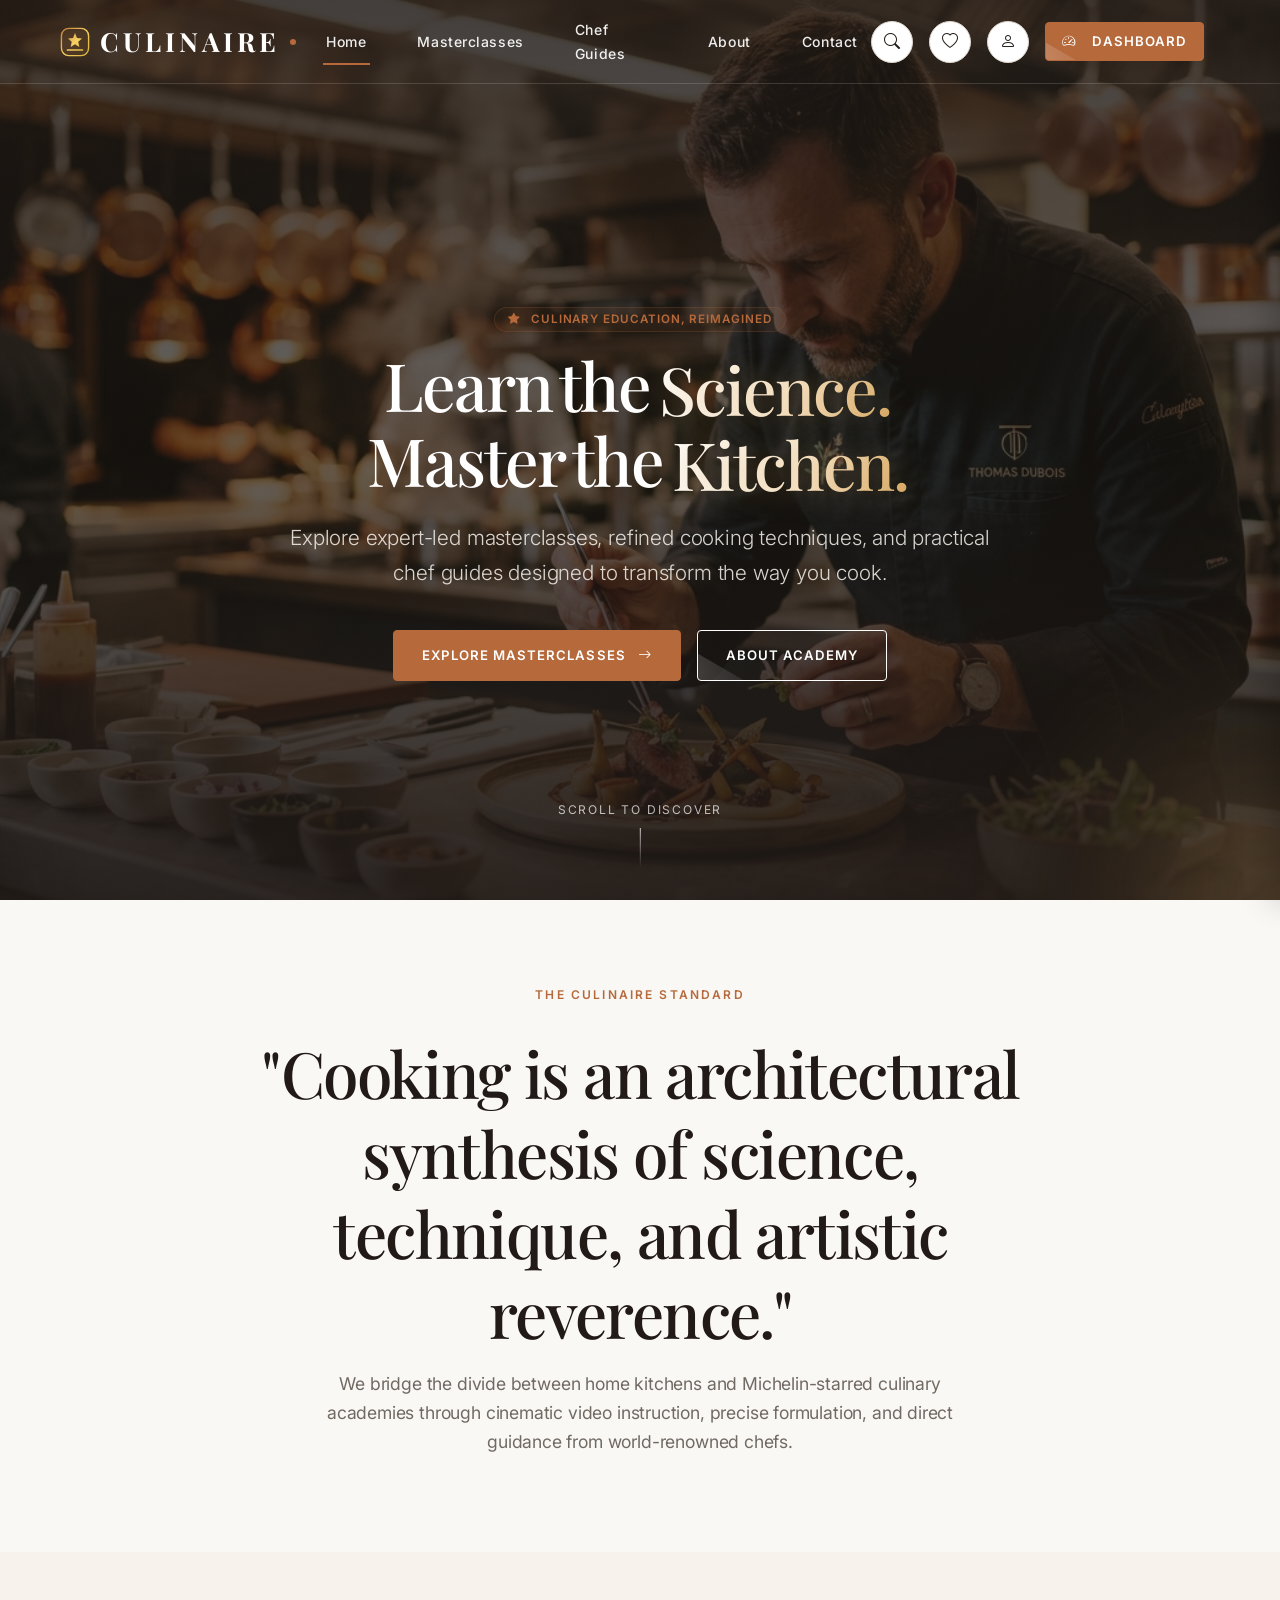
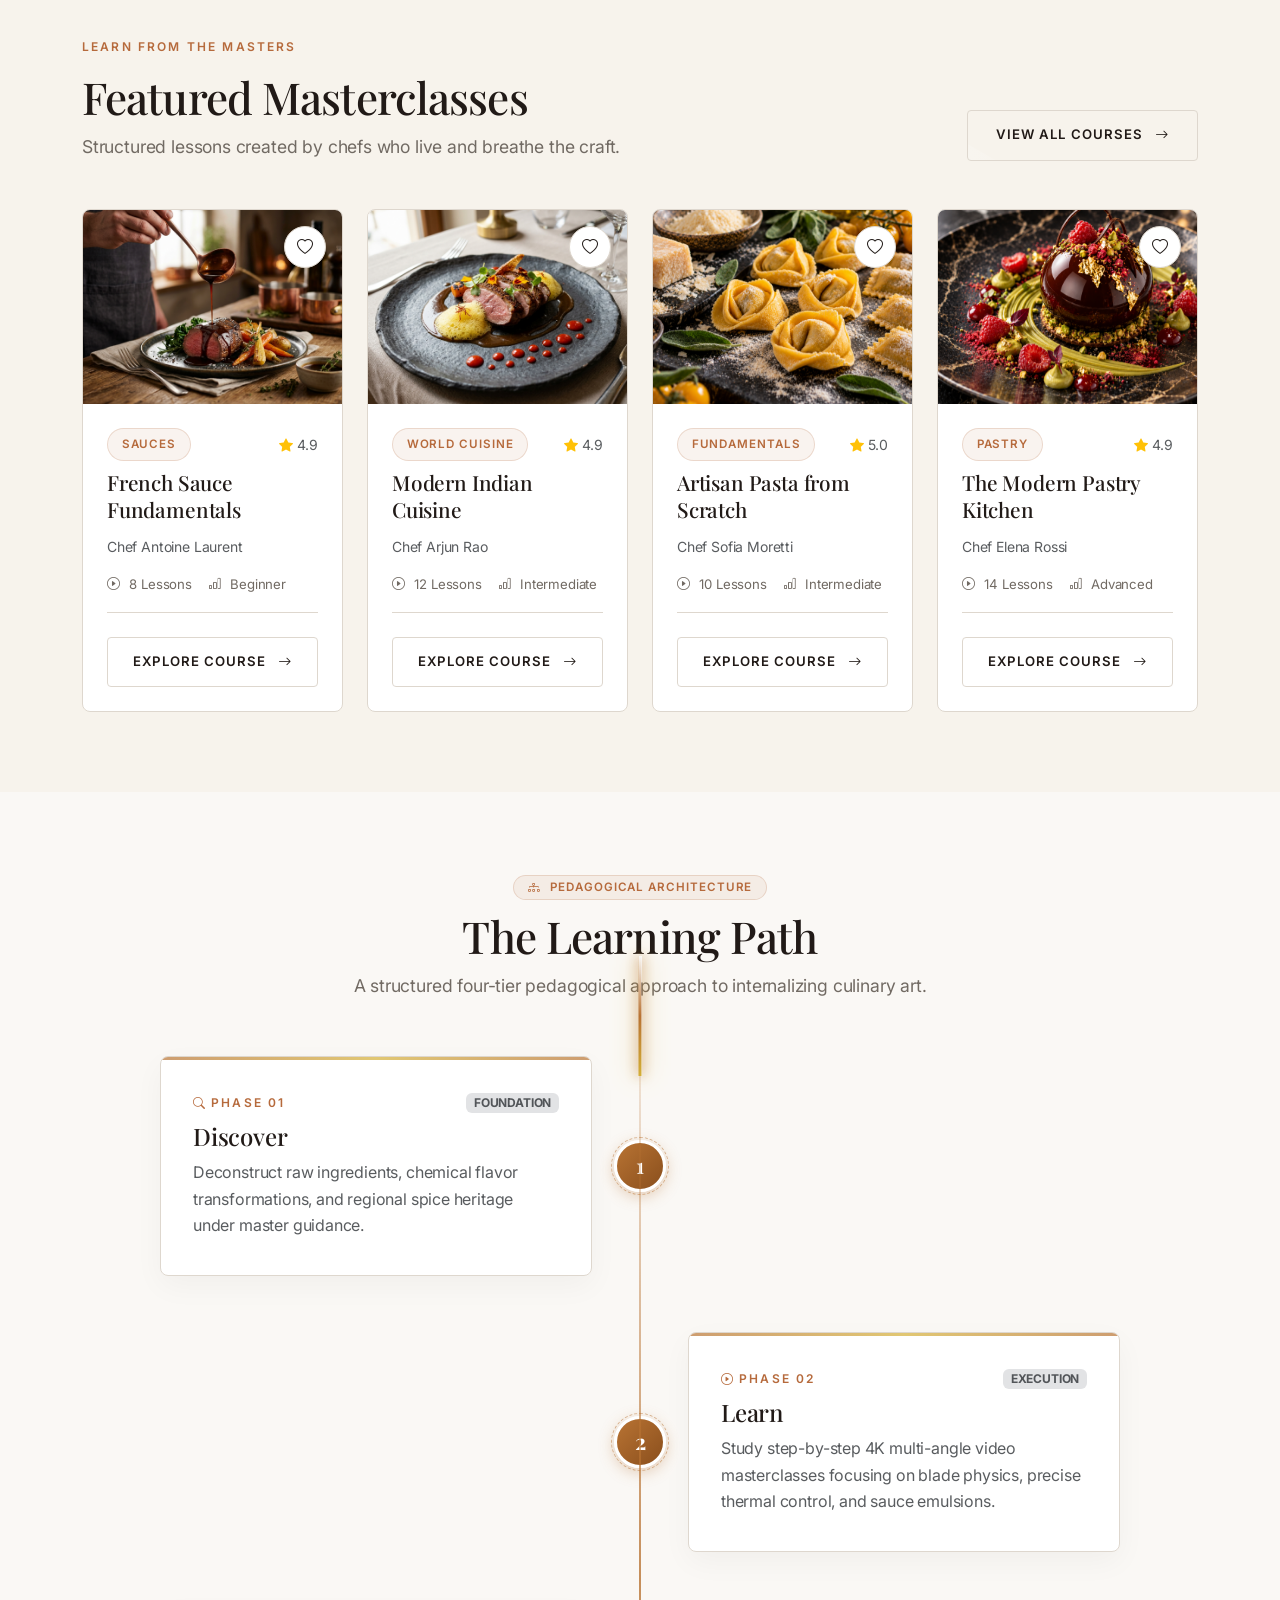
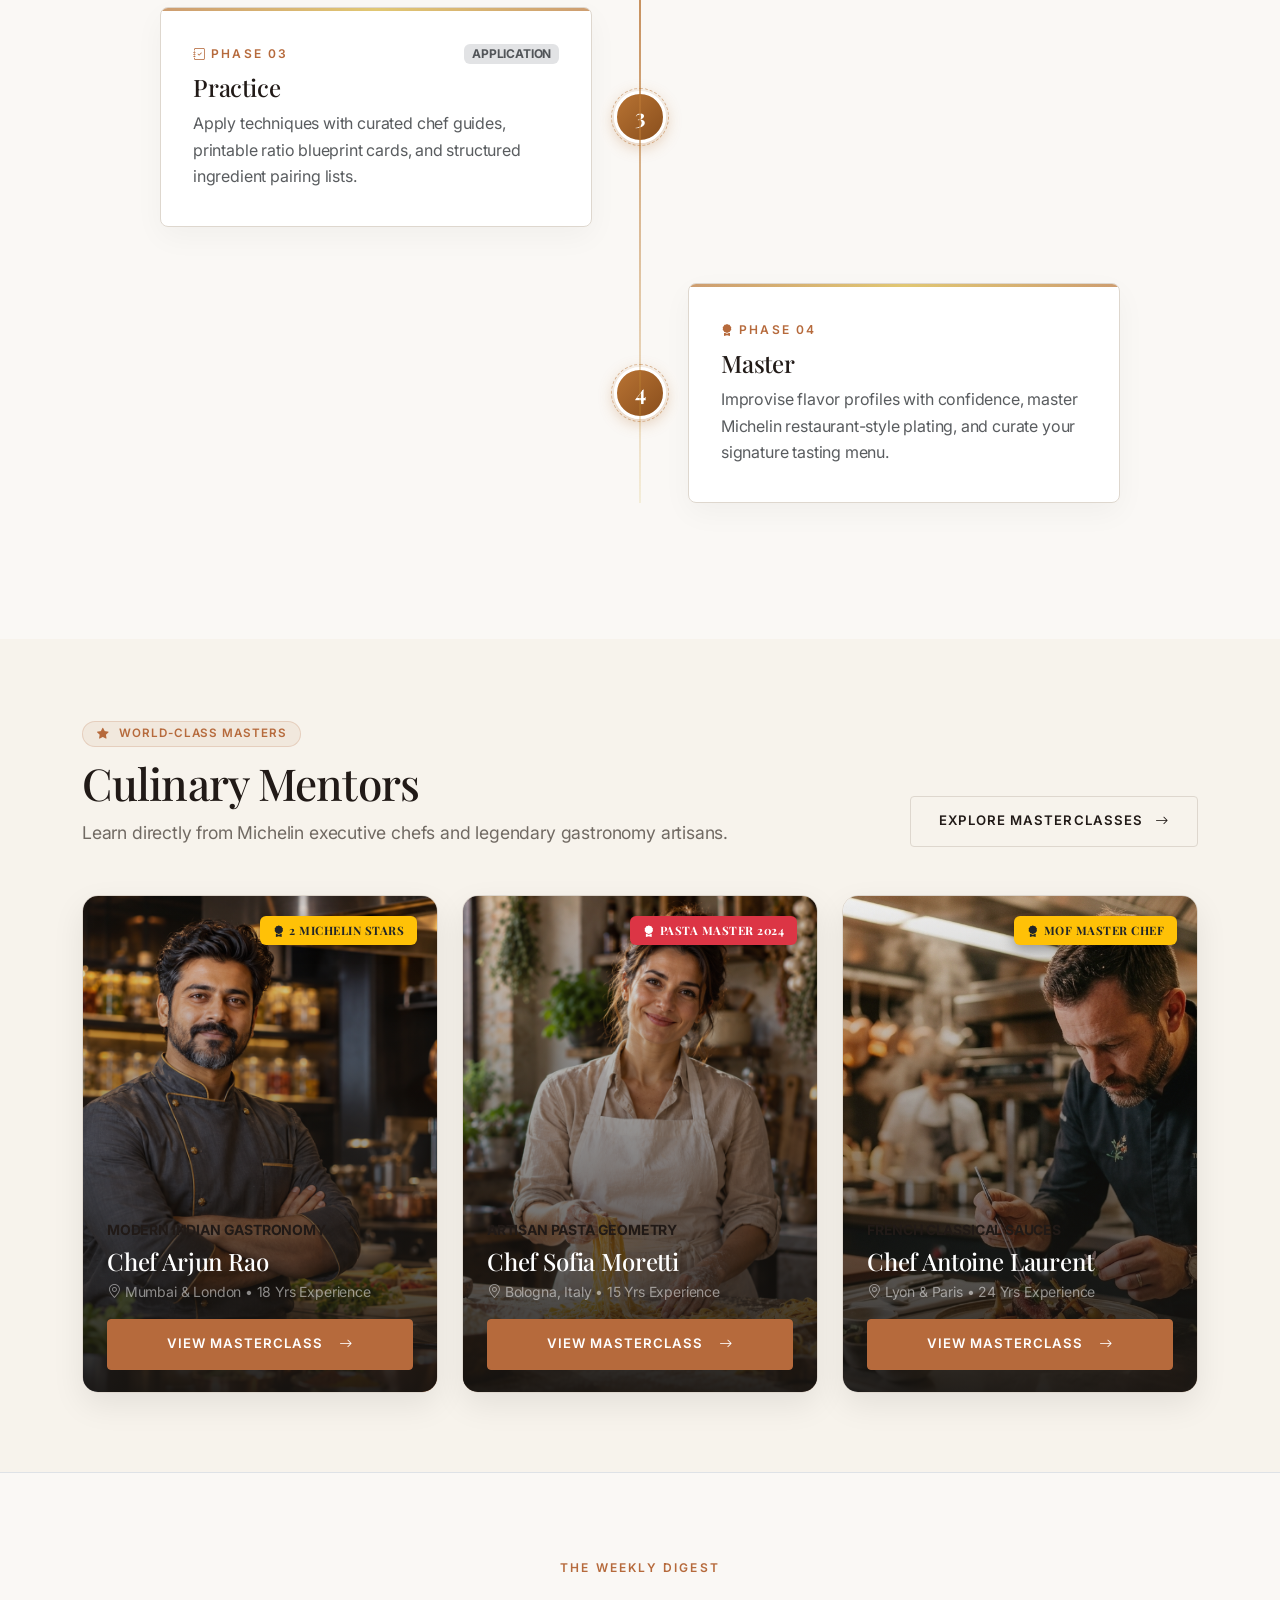
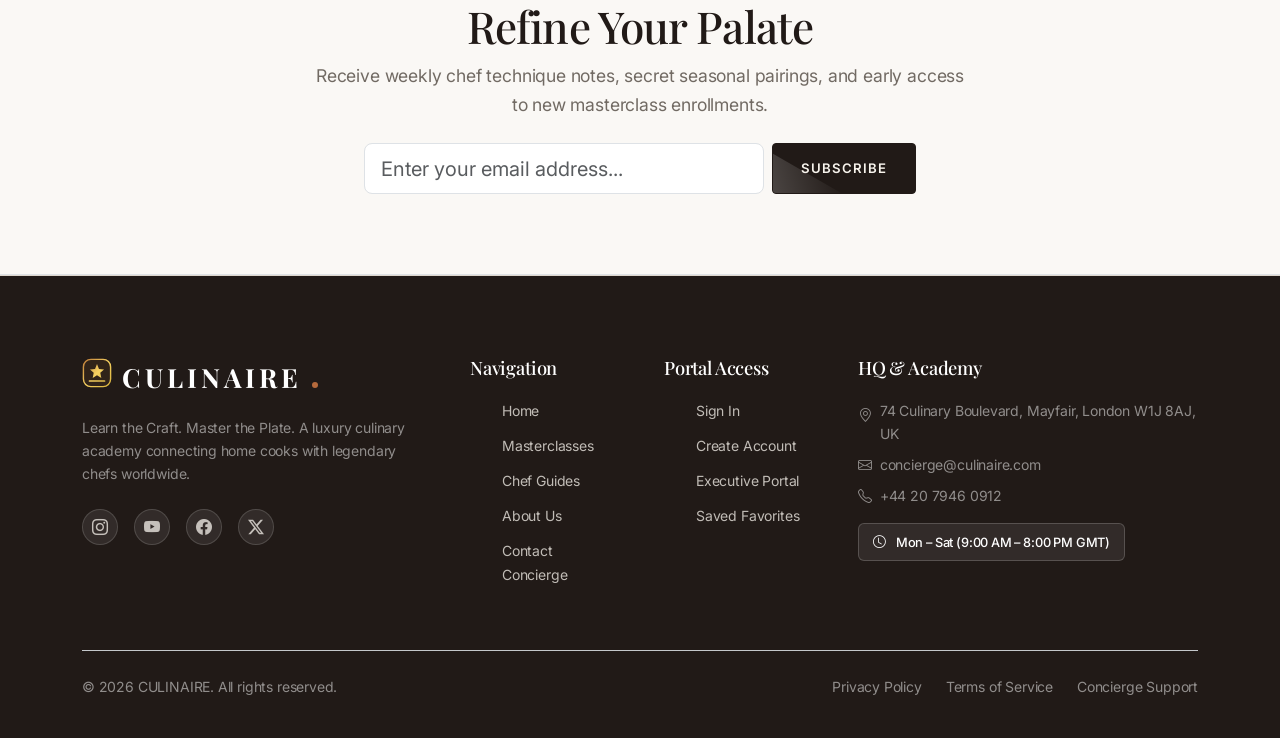
==== commit c7b54f9d: "2comit" ====
--- a/index.html
+++ b/index.html
@@ -122,21 +122,53 @@
   <section class="hero-editorial">
     <img src="assets/images/hero_chef.jpg" alt="Executive Chef in Modern Kitchen" class="hero-bg-media">
     <div class="hero-gradient-overlay"></div>
+    <div class="hero-torch-glow" id="heroTorchGlow"></div>
+
     <div class="container hero-content-wrapper">
-      <span class="text-overline text-white-50 tracking-widest mb-3">CULINARY EDUCATION, REIMAGINED</span>
-      <h1 class="hero-title">Learn the Craft.<br>Master the Plate.</h1>
-      <p class="hero-lead-text">
+      <div class="hero-anim-overline">
+        <span class="badge badge-editorial mb-3 tracking-widest"><i class="bi bi-star-fill me-1 text-accent"></i> CULINARY EDUCATION, REIMAGINED</span>
+      </div>
+
+      <h1 class="hero-title hero-kinetic-title">
+        <span class="hero-line hero-line-1">
+          <span class="hero-static-word">Learn</span>
+          <span class="hero-static-word">the</span>
+          <span class="hero-rotator-box">
+            <span class="hero-rotator-word active" data-index="0">Craft.</span>
+            <span class="hero-rotator-word" data-index="1">Science.</span>
+            <span class="hero-rotator-word" data-index="2">Flavors.</span>
+            <span class="hero-rotator-word" data-index="3">Heritage.</span>
+            <span class="hero-rotator-word" data-index="4">Technique.</span>
+          </span>
+        </span>
+        <br>
+        <span class="hero-line hero-line-2">
+          <span class="hero-static-word">Master</span>
+          <span class="hero-static-word">the</span>
+          <span class="hero-rotator-box-2">
+            <span class="hero-rotator-word-2 active" data-index="0">Plate.</span>
+            <span class="hero-rotator-word-2" data-index="1">Kitchen.</span>
+            <span class="hero-rotator-word-2" data-index="2">Cuisine.</span>
+            <span class="hero-rotator-word-2" data-index="3">Art.</span>
+            <span class="hero-rotator-word-2" data-index="4">Taste.</span>
+          </span>
+        </span>
+      </h1>
+
+      <p class="hero-lead-text hero-anim-lead">
         Explore expert-led masterclasses, refined cooking techniques, and practical chef guides designed to transform the way you cook.
       </p>
-      <div class="hero-cta-group gap-3">
-        <a href="masterclasses.html" class="btn-culinaire btn-culinaire-accent">
+
+      <div class="hero-cta-group gap-3 hero-anim-cta">
+        <a href="masterclasses.html" class="btn-culinaire btn-culinaire-accent hero-magnetic-btn">
           EXPLORE MASTERCLASSES <i class="bi bi-arrow-right btn-arrow"></i>
         </a>
-        <a href="about.html" class="btn-culinaire btn-culinaire-outline text-white border-white">
+        <a href="about.html" class="btn-culinaire btn-culinaire-outline text-white border-white hero-magnetic-btn">
           ABOUT ACADEMY
         </a>
       </div>
     </div>
+
     <div class="scroll-indicator">
       <span>SCROLL TO DISCOVER</span>
       <div class="scroll-line"></div>
--- a/assets/css/style.css
+++ b/assets/css/style.css
@@ -923,15 +923,137 @@
   max-width: 900px;
   text-align: center;
   padding: 3rem 1.5rem;
+  will-change: transform;
 }
 
 .hero-title {
-  font-size: clamp(2.75rem, 6vw, 5.25rem);
+  font-size: clamp(2.25rem, 5.2vw, 4.5rem);
   font-weight: 500;
   color: #FFFFFF;
-  line-height: 1.08;
+  line-height: 1.12;
   margin-bottom: 1.5rem;
   letter-spacing: -0.03em;
+}
+
+/* Hero Ultra-Luxury 3D Word Rotator & Liquid Torch Spotlight System */
+.hero-torch-glow {
+  position: absolute;
+  top: 50%;
+  left: 50%;
+  width: 600px;
+  height: 600px;
+  margin-left: -300px;
+  margin-top: -300px;
+  background: radial-gradient(circle, rgba(212, 163, 89, 0.28) 0%, rgba(212, 163, 89, 0.08) 40%, rgba(0, 0, 0, 0) 70%);
+  border-radius: 50%;
+  pointer-events: none;
+  z-index: 5;
+  filter: blur(40px);
+  opacity: 0.85;
+  will-change: transform;
+}
+
+.hero-anim-overline {
+  animation: heroDropFade 0.9s cubic-bezier(0.16, 1, 0.3, 1) forwards;
+  animation-delay: 0.1s;
+  opacity: 0;
+}
+
+.hero-kinetic-title {
+  position: relative;
+  z-index: 10;
+}
+
+.hero-line {
+  display: inline-flex;
+  align-items: center;
+  justify-content: center;
+  flex-wrap: nowrap;
+  white-space: nowrap;
+  max-width: 100%;
+  gap: 0.45rem;
+}
+
+.hero-static-word {
+  display: inline-block;
+  opacity: 0;
+  animation: heroDropFade 0.9s cubic-bezier(0.16, 1, 0.3, 1) forwards;
+}
+
+.hero-line-1 .hero-static-word:nth-child(1) { animation-delay: 0.15s; }
+.hero-line-1 .hero-static-word:nth-child(2) { animation-delay: 0.3s; }
+.hero-line-2 .hero-static-word:nth-child(1) { animation-delay: 0.55s; }
+.hero-line-2 .hero-static-word:nth-child(2) { animation-delay: 0.7s; }
+
+/* 3D Rotator Box Containers */
+.hero-rotator-box,
+.hero-rotator-box-2 {
+  position: relative;
+  display: inline-block;
+  height: 1.12em;
+  vertical-align: bottom;
+  perspective: 1200px;
+  overflow: visible;
+  margin-left: 0.15rem;
+  transition: width 0.4s cubic-bezier(0.16, 1, 0.3, 1);
+  box-sizing: content-box;
+}
+
+/* Rotating Word Elements */
+.hero-rotator-word,
+.hero-rotator-word-2 {
+  position: absolute;
+  left: 0;
+  top: 0.12em;
+  line-height: 1;
+  white-space: nowrap;
+  opacity: 0;
+  transform: translateY(110%) rotateX(-90deg);
+  transform-origin: center bottom;
+  transition: transform 0.6s cubic-bezier(0.16, 1, 0.3, 1), opacity 0.6s cubic-bezier(0.16, 1, 0.3, 1), filter 0.6s ease;
+  filter: blur(8px);
+  background: linear-gradient(110deg, #ffffff 0%, #f7e4c8 30%, #d4a359 55%, #ffffff 75%, #d4a359 100%);
+  background-size: 200% auto;
+  -webkit-background-clip: text;
+  -webkit-text-fill-color: transparent;
+  animation: heroGoldShimmer 6s linear infinite;
+  text-shadow: 0 0 35px rgba(212, 163, 89, 0.4);
+}
+
+.hero-rotator-word.active,
+.hero-rotator-word-2.active {
+  opacity: 1;
+  transform: translateY(0%) rotateX(0deg);
+  filter: blur(0px);
+}
+
+.hero-rotator-word.exit,
+.hero-rotator-word-2.exit {
+  opacity: 0;
+  transform: translateY(-110%) rotateX(90deg);
+  filter: blur(8px);
+}
+
+@keyframes heroDropFade {
+  0% {
+    opacity: 0;
+    transform: translateY(-40px);
+    filter: blur(8px);
+  }
+  100% {
+    opacity: 1;
+    transform: translateY(0);
+    filter: blur(0px);
+  }
+}
+
+@keyframes heroGoldShimmer {
+  0% {
+    background-position: 0% center;
+  }
+  100% {
+    background-position: 200% center;
+  }
 }
 
 .hero-lead-text {
@@ -944,11 +1066,34 @@
   margin-right: auto;
 }
 
+.hero-anim-lead {
+  opacity: 0;
+  animation: heroDropFade 1s cubic-bezier(0.16, 1, 0.3, 1) forwards;
+  animation-delay: 1.1s;
+}
+
 .hero-cta-group {
   display: flex;
   flex-wrap: wrap;
   justify-content: center;
   gap: 1rem;
+}
+
+.hero-anim-cta {
+  opacity: 0;
+  animation: heroRiseFade 1s cubic-bezier(0.16, 1, 0.3, 1) forwards;
+  animation-delay: 1.35s;
+}
+
+@keyframes heroRiseFade {
+  0% {
+    opacity: 0;
+    transform: translateY(35px) scale(0.96);
+  }
+  100% {
+    opacity: 1;
+    transform: translateY(0) scale(1);
+  }
 }
 
 @media (max-width: 576px) {
